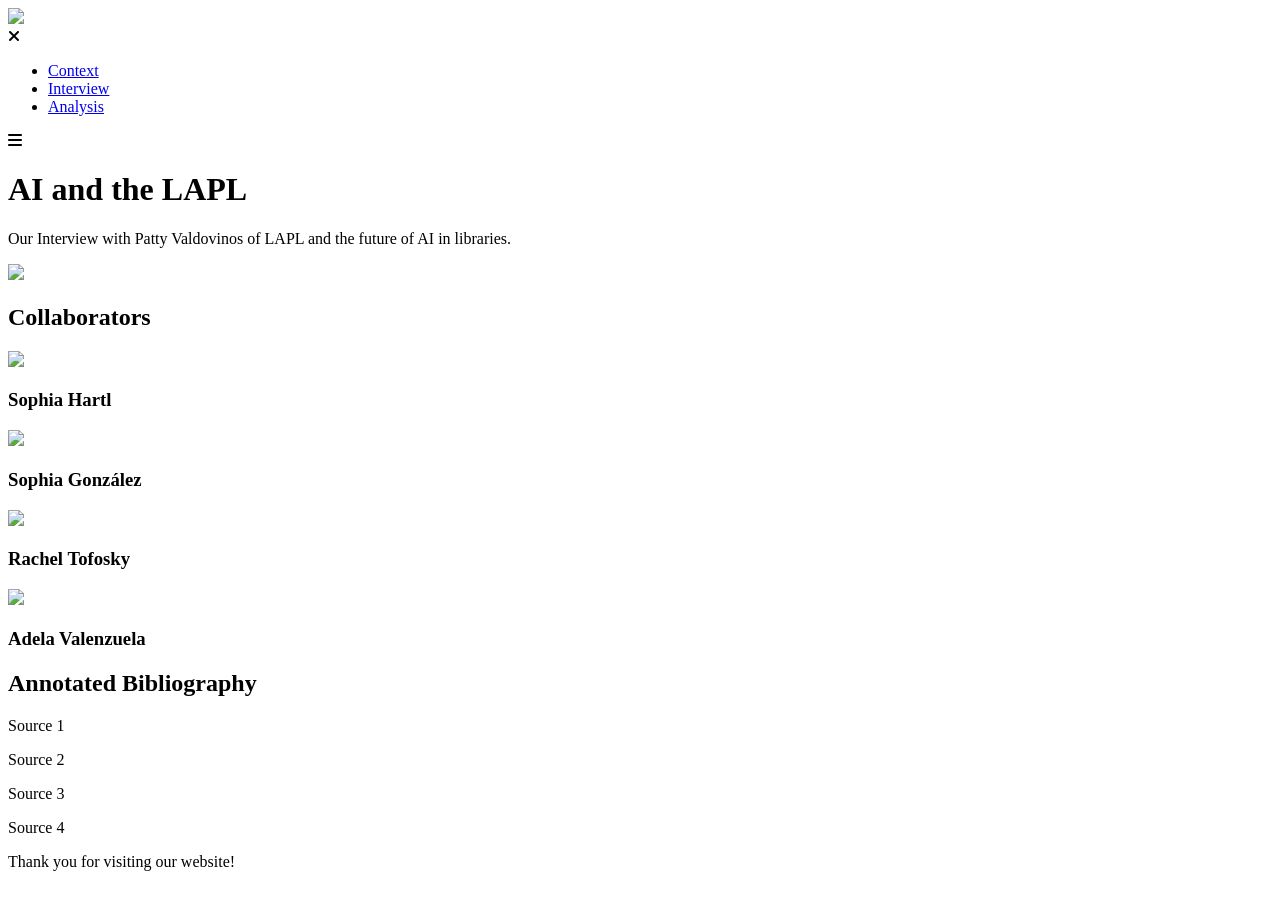
==== index.html @ 13cbc01c "Update index.html" ====
<!DOCTYPE html>
<html>
<head>
<meta name="viewport" content="width=device-width, initial-scale=1.0">
<link rel="stylesheet" href="style.css">
<link rel="stylesheet" href="https://cdnjs.cloudflare.com/ajax/libs/font-awesome/6.5.0/css/all.min.css">
</head>
<body>
    
<div class="container">
    <nav>
    <a href="index.html"><img src="images/newlogo.png" class="logo"></a>
    <div class="nav-links" id="navLinks">
    <i class="fa-solid fa-xmark" onclick="hideMenu()"></i>
    <ul>
    <li><a href="context.html">Context</a></li>
    <li><a href="interview.html">Interview</a></li>
    <li><a href="analysis.html">Analysis</a></li>
</ul>
</div>
<i class="fa-solid fa-bars" onclick="showMenu()"></i>

    </nav>
 <section class="homePage"></section>   
    <div class="row">
        <div class="tex-col">
            <h1>AI and the LAPL</h1>
            <p>Our Interview with Patty Valdovinos of LAPL and the future of AI in libraries.</p>
            </div>
        <div class="homepageImage">
            <img src="images/homepageImage.png">
        </div>
    </div>
</section>
   
<!----- collaborators ------>
<section class="collaborators">
<h2>Collaborators</h2>

<div class="row">
   <div class="collab-col">
        <img src="images/starbaby.gif">
        <h3>Sophia Hartl</h3>
   </div>
    <div class="collab-col">
        <img src="images/starbaby.gif">
        <h3>Sophia González</h3>
   </div>
    <div class="collab-col">
        <img src="images/starbaby.gif">
        <h3>Rachel Tofosky</h3>
   </div>
    <div class="collab-col">
        <img src="images/starbaby.gif">
        <h3>Adela Valenzuela</h3>
   </div>
   
</div>


</section>

<!-- annotatedBib-->
<section class="annotatedBib">
    <h2>Annotated Bibliography</h2>
    <p>Source 1</p>
     <p>Source 2</p>
      <p>Source 3</p>
       <p>Source 4</p>

</section>
<!----- endCap ------>
<section class="endCap">
    <p1>Thank you for visiting our website!</p1>
    
<!------- JavaScript for Toggle Menu ------->

<script>
    var navLinks = document.getElementById("navLinks")
    function showMenu(){
        navLinks.style.right = "0";
    }
    function hideMenu(){
        navLinks.style.right = "-200px";
    }
</script>
    
</body>

</html>
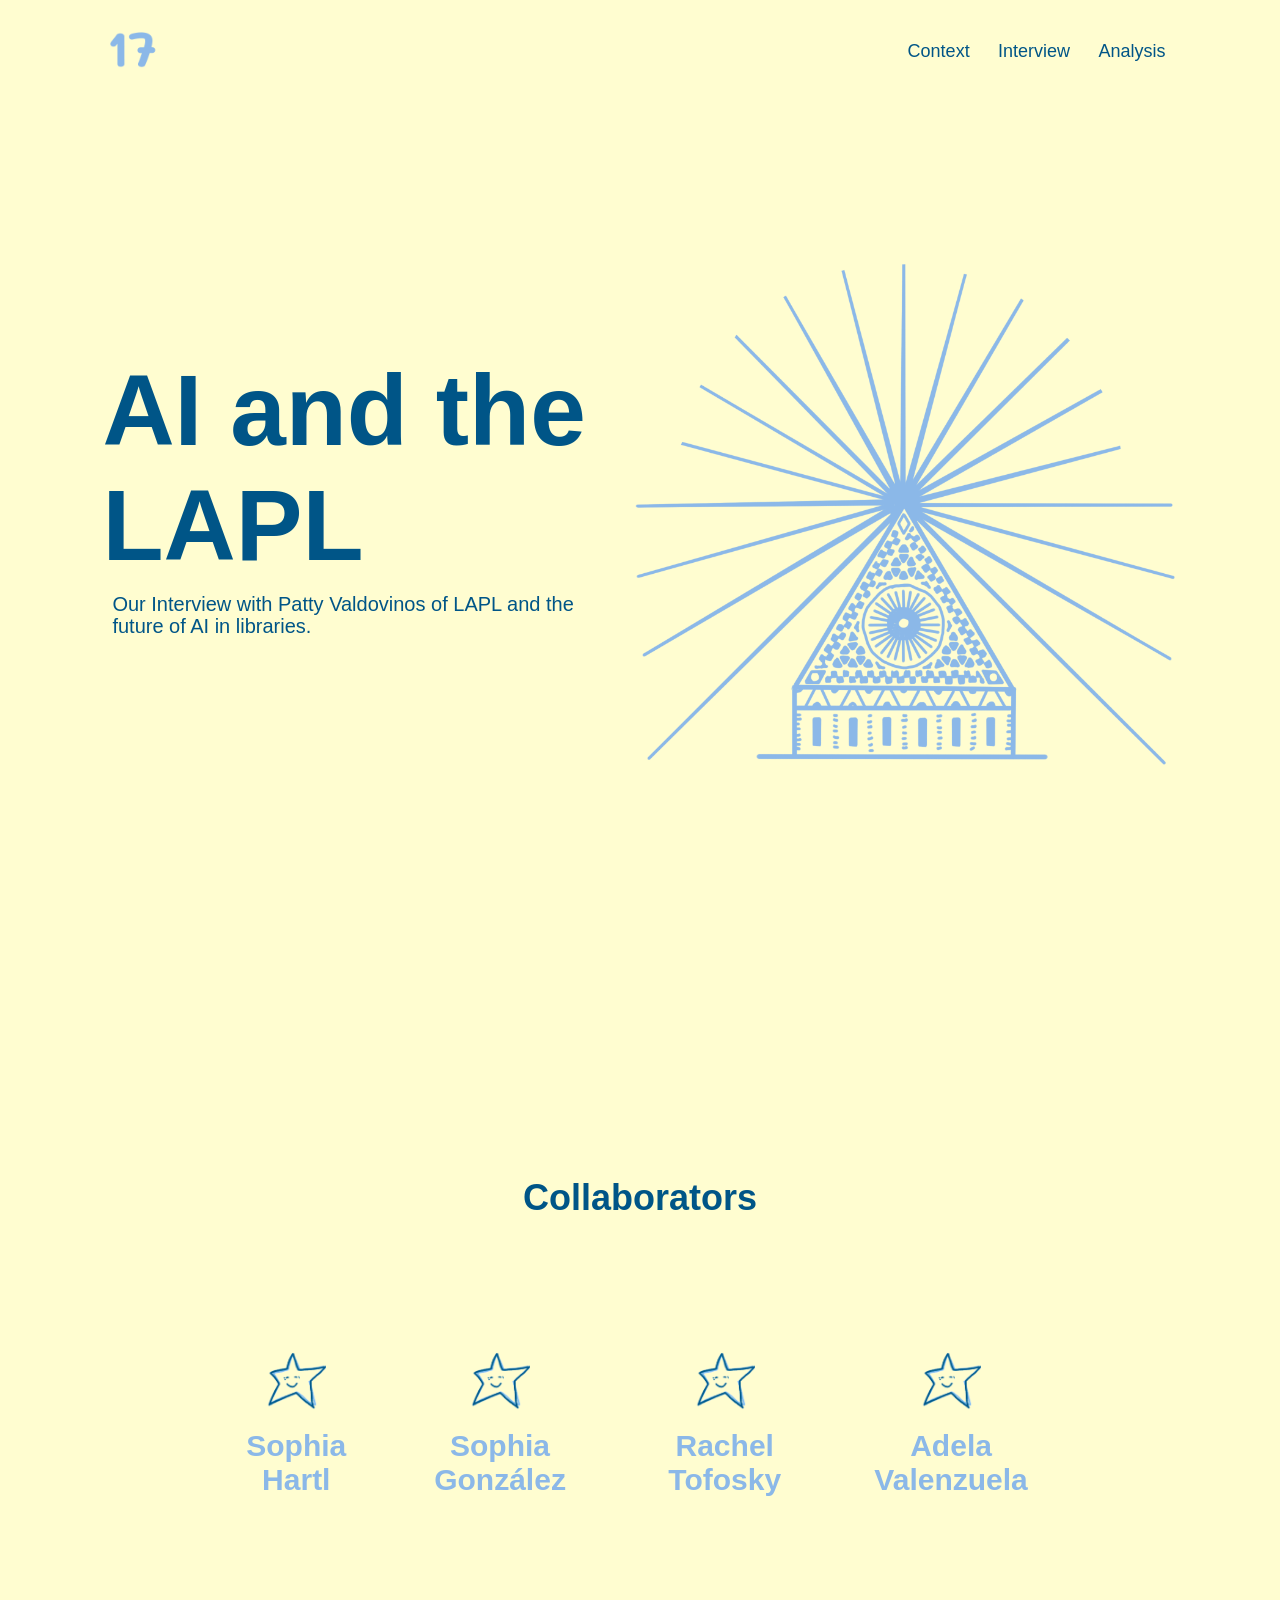
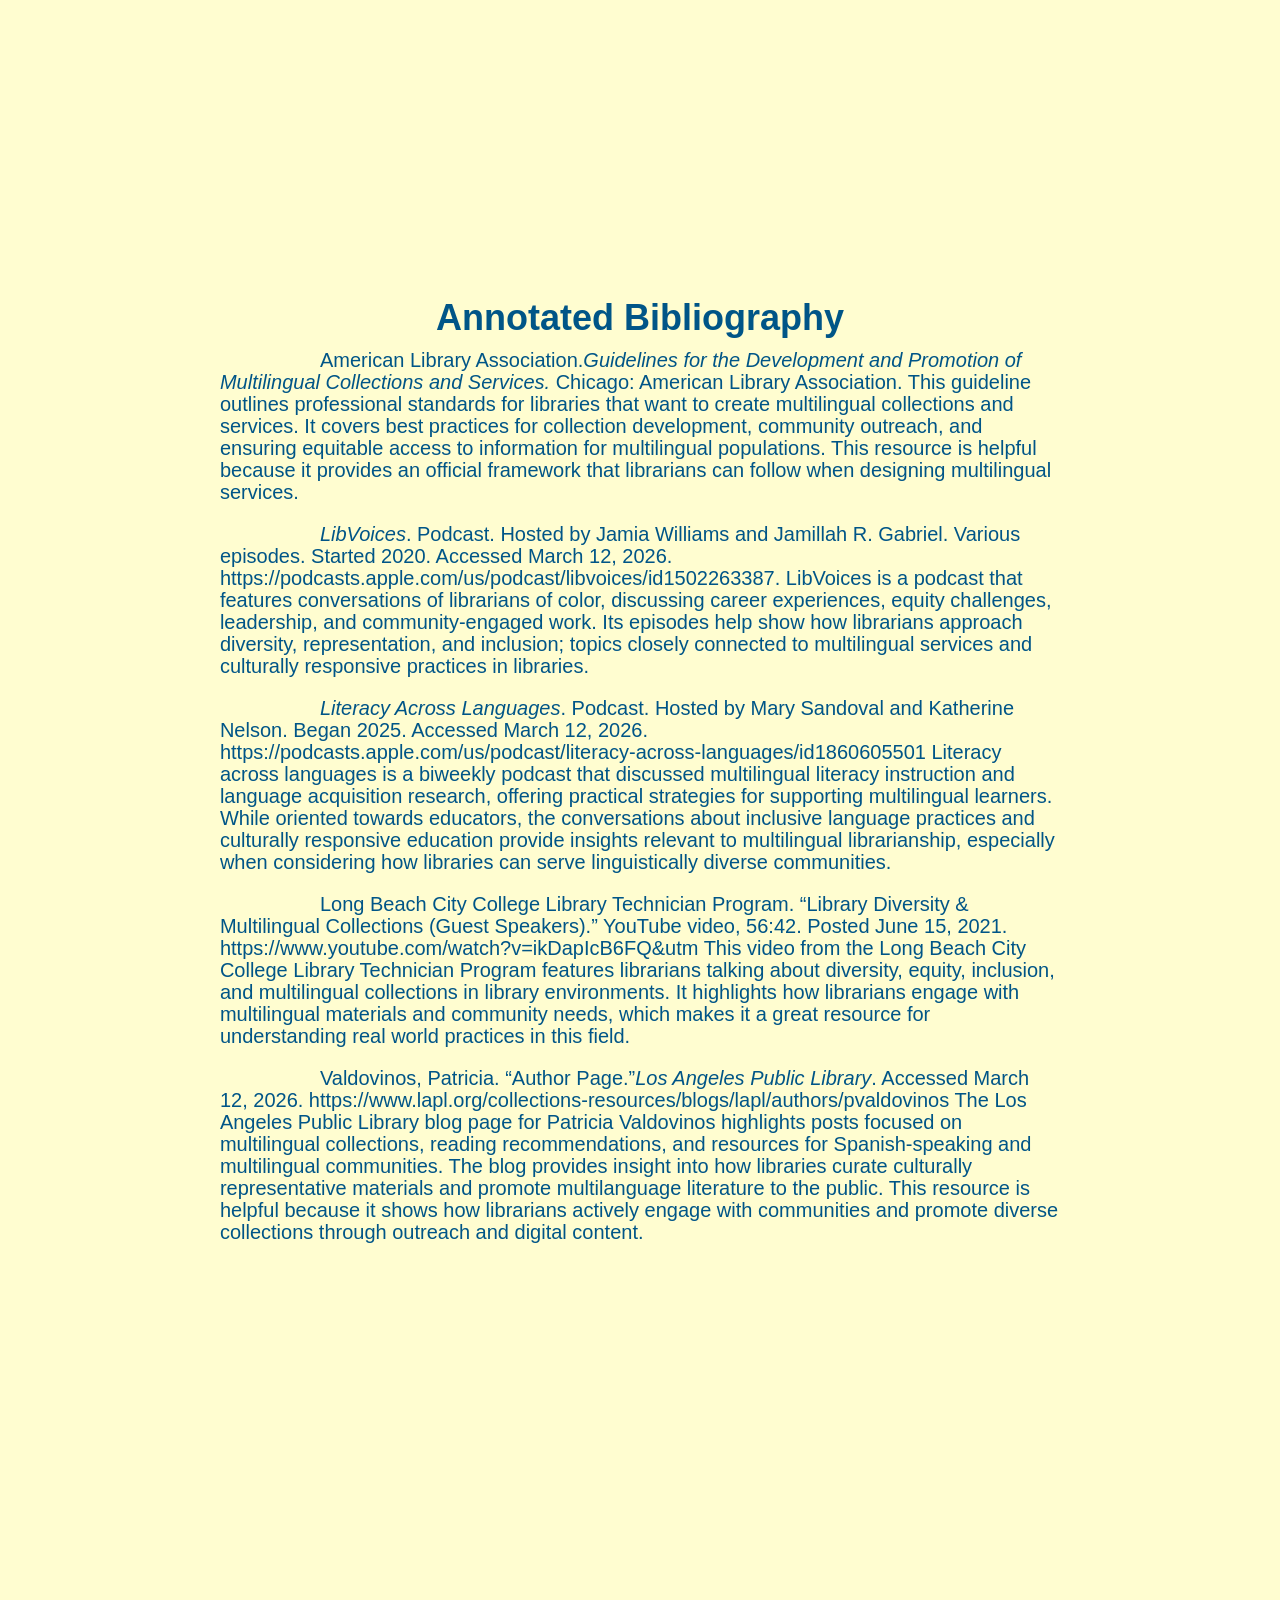
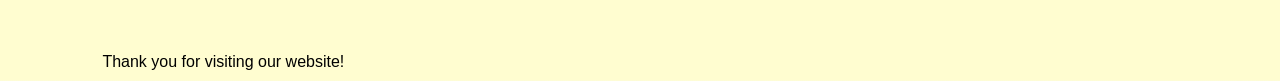
==== commit 2c9d08b4: "Update index.html" ====
--- a/index.html
+++ b/index.html
@@ -63,10 +63,20 @@
 <!-- annotatedBib-->
 <section class="annotatedBib">
     <h2>Annotated Bibliography</h2>
-    <p>Source 1</p>
-     <p>Source 2</p>
-      <p>Source 3</p>
-       <p>Source 4</p>
+    <p><span>American Library Association.<i>Guidelines for the Development and Promotion of Multilingual</span> Collections and Services.</i> Chicago: American Library Association.
+This guideline outlines professional standards for libraries that want to create multilingual collections and services. It covers best practices for collection development, community outreach, and ensuring equitable access to information for multilingual populations. This resource is helpful because it provides an official framework that librarians can follow when designing multilingual services. 
+</p>
+     <p><i>LibVoices</i>. Podcast. Hosted by Jamia Williams and Jamillah R. Gabriel. Various episodes. Started 2020. Accessed March 12, 2026. https://podcasts.apple.com/us/podcast/libvoices/id1502263387.
+	LibVoices is a podcast that features conversations of librarians of color, discussing career experiences, equity challenges, leadership, and community-engaged work. Its episodes help show how librarians approach diversity, representation, and inclusion; topics closely connected to multilingual services and culturally responsive practices in libraries. </p>
+      <p><i>Literacy Across Languages</i>. Podcast. Hosted by Mary Sandoval and Katherine Nelson. Began 2025. Accessed March 12, 2026. https://podcasts.apple.com/us/podcast/literacy-across-languages/id1860605501
+Literacy across languages is a biweekly podcast that discussed multilingual literacy instruction and language acquisition research, offering practical strategies for supporting multilingual learners. While oriented towards educators, the conversations about inclusive language practices and culturally responsive education provide insights relevant to multilingual librarianship, especially when considering how libraries can serve linguistically diverse communities.
+</p>
+       <p>Long Beach City College Library Technician Program. “Library Diversity & Multilingual Collections (Guest Speakers).” YouTube video, 56:42. Posted June 15, 2021. https://www.youtube.com/watch?v=ikDapIcB6FQ&utm 
+	This video from the Long Beach City College Library Technician Program features librarians talking about diversity, equity, inclusion, and multilingual collections in library environments. It highlights how librarians engage with multilingual materials and community needs, which makes it a great resource for understanding real world practices in this field.
+</p>
+    <p>Valdovinos, Patricia. “Author Page.”<i>Los Angeles Public Library</i>. Accessed March 12, 2026. https://www.lapl.org/collections-resources/blogs/lapl/authors/pvaldovinos
+	The Los Angeles Public Library blog page for Patricia Valdovinos highlights posts focused on multilingual collections, reading recommendations, and resources for Spanish-speaking and multilingual communities. The blog provides insight into how libraries curate culturally representative materials and promote multilanguage literature to the public. This resource is helpful because it shows how librarians actively engage with communities and promote diverse collections through outreach and digital content.
+</p>
 
 </section>
 <!----- endCap ------>
--- a/style.css
+++ b/style.css
@@ -0,0 +1,417 @@
+*{
+    margin: 0;
+    padding: 0;
+    font-family: 'Poppins', sans-serif;
+    box-sizing: border-box;
+}
+
+.container{
+    width: 100%;
+    min-height: 100vh;
+    background-image: linear-gradient(rgba(255, 253, 208, 1) 60%,rgb(255, 253, 208, 1) 50% ), url(images/background.jpg);
+    background-size: cover;
+    background-position: center;
+    padding: 10px 8%;
+}
+
+nav{
+    width: 100%;
+    display: flex;
+    align-items: center;
+    justify-content: space-between;
+    padding: 10px 0;
+
+}
+.row{
+    margin-top: 5%;
+    display: flex;
+    justify-content: space-between;
+    align-items: center;
+    padding-top: 75px;
+    
+}
+.row2{
+    margin-top: 5%;
+    display: flex;
+    justify-content: space-between;
+    padding-top: 75px;
+    flex-direction: row-reverse;
+}
+.text-col{
+    flex: 1;
+}
+
+.homepageImage{
+    flex: 1;
+    text-align: right;
+}
+
+.homepageImage img{
+    width: 550px;
+    height: auto;
+}
+.logo{
+  width: 60px;
+    cursor: pointer;
+}
+
+.nav-links{
+    flex: 1;
+    text-align: right;
+
+}
+.nav-links ul li{
+    list-style: none;
+    display: inline-block;
+    padding: 8px 12px;
+    position: relative;
+}
+.nav-links ul li a{
+    color: #005587;
+    text-decoration: none;
+    font-size: 18px;
+
+}
+.nav-links ul li::after{
+    content: '';
+    width: 0%;
+    height: 2px;
+    background: #8BB8E8;
+    display: block;
+    margin: auto;
+    transition: 0.5s;
+}
+
+.nav-links ul li:hover::after{
+    width:100%;
+
+}
+.collab-col img{
+    width: 90px;
+    height: auto; 
+    padding: 15px;  
+}
+.content{
+    margin-top: 14%;
+    color: #8BB8E8;
+    max-width: 620px;
+}
+.content h1{
+    font-size: 70px;
+    font-weight: 600;
+    line-height: 85px;
+}
+
+nav .fa-solid{
+    display: none;
+}
+
+@media(max-width: 700px){
+     .content h1{
+        font-size: 20px;
+     }
+     .nav-links ul li{
+        display: block;
+     }
+     .nav-links{
+        position: absolute;
+        background: #005587;
+        height: 100vh;
+        width: 200px;
+        top: 0;
+        right: -200px;
+        text-align: left;
+        z-index: 2;
+        transition: 1s;
+     }
+     nav .fa-solid{
+    display: block;
+    color: #8BB8E8;
+    margin: 10px;
+    font-size: 22px;
+    cursor: pointer;
+}
+.nav-links ul{
+    padding: 30px;
+}
+    .row{
+        flex-direction: column;
+        align-items: center;
+    }
+    .row2{
+        flex-direction: column !important;
+        align-items: center;
+        
+    }
+    .overview-col, .profContext-col, .outlook-col{
+        flex-basis: 100% !important;  /* full width on mobile */
+        max-width: 500px;  /* optional, keeps images from being too wide */
+        padding: 10px 0; /* reduce padding on mobile */
+    }
+    .overview-col img, .profContext-col img, .outlook-col img{
+        width:70%;
+    }
+    .snapshot-col, .training-col, .laborTrends-col{
+        flex-basis: 100% !important;  /* full width on mobile */
+        max-width: 500px;  /* optional, keeps images from being too wide */
+        padding: 10px 0; /* reduce padding on mobile */
+    }
+    .snapshot-col img, .training-col img, .laborTrends-col img{
+        width:70%;
+    }
+}
+/*----- Annotated Bibliography ------*/
+.annotatedBib{
+    width: 80%;
+    margin: auto;
+    text-align: center;
+    padding-top:300px;
+    padding-bottom: 400px;
+}
+.annotatedBib p{
+ text-indent: 100px;
+    text-align: left;
+}
+h2{
+    font-size: 36px;
+    font-weight: 600;
+    color: #005587;
+}
+p{
+    color: #005587;
+    font-size: 20px;
+    font-weight: 300;
+    line-height: 22px;
+    padding: 10px;
+}
+
+/*----- End Cap ------*/
+.endCap{
+    width: 100%;
+    margin: auto;
+    text-align: left;
+    background-color:rgba(255, 253, 208, 1);
+    
+}
+
+.collaborators{
+     width: 80%;
+    margin: auto;
+    text-align: center;
+    padding-top:400px;
+    padding-bottom: 100px;
+
+}
+h3{
+    font-size: 30px;
+    font-weight: 600;
+    color: #8BB8E8;
+}
+
+
+/*----- Context Page ------*/
+.sub-header{
+     width: 100%;
+    height: 50vh;
+    background-color:rgba(255, 253, 208, 1);
+    background-size: cover;
+    background-position: center;
+    color: #005587;
+    padding: 10px 8%;
+}
+
+.sub-header h2{
+    margin-top: 250px;
+    text-align: center;
+    font-size: 50px;
+    font-weight: 600;
+    color: #005587;
+    
+}
+
+.overview{
+    width: 100%;
+    margin: auto;
+    text-align: center;
+    padding-top:1px;
+    padding-bottom: 100px;
+    height: 100vh;
+    background-image: linear-gradient(rgba(255, 253, 208, 1) 30%,rgba(255, 253, 208, 1) 70% ), url(images/background.jpg);
+    background-size: cover;
+    background-position: center;
+}
+.overview-col{
+    flex-basis: 48%;
+    padding: 30px 2px;
+}
+
+.overview-col img{
+    width: 50%;
+}
+.overview-col h1{
+    font-size: 45px;
+    font-weight: 600;
+    color: #005587;
+}
+
+.profContext{
+     width: 100%;
+    margin: auto;
+    text-align: center;
+    padding-top:1px;
+    padding-bottom: 100px;
+    height: 100vh;
+    background-image: linear-gradient(rgba(255, 253, 208, 1) 30%,rgba(255, 253, 208, 1) 70% ), url(images/background.jpg);
+    background-size: cover;
+    background-position: center;
+}
+.profContext-col{
+    flex-basis: 48%;
+    padding: 30px 20px;
+}
+.profContext-col img{
+    width: 50%;
+}
+.profContext-col h1{
+    font-size: 45px;
+    font-weight: 600;
+    color: #005587;
+}
+.outlook{
+     width: 100%;
+    margin: auto;
+    text-align: center;
+    padding-top:1px;
+    padding-bottom: 100px;
+    height: 100vh;
+    background-image: linear-gradient(rgba(255, 253, 208, 1) 30%,rgba(255, 253, 208, 1) 70% ), url(images/background.jpg);
+    background-size: cover;
+    background-position: center;
+}
+.outlook-col{
+    flex-basis: 48%;
+    padding: 30px 2px;
+}
+.outlook-col img{
+    width: 50%;
+}
+.outlook-col h1{
+    font-size: 45px;
+    font-weight: 600;
+    color: #005587;
+}
+h1{
+    font-size: 100px;
+    font-weight: 600;
+    color: #005587;
+}
+
+/*----- Interview Page ------*/
+.patty{
+    width: 100%;
+    margin: auto;
+    text-align: center;
+    padding-top:1px;
+    padding-bottom: 100px;
+    height: 100vh;
+    background-image: linear-gradient(rgba(255, 253, 208, 1) 30%,rgba(255, 253, 208, 1) 70% ), url(images/background.jpg);
+    background-size: cover;
+    background-position: center;
+}
+.patty-col{
+     flex-basis: 48%;
+    padding: 30px 2px;
+}
+.patty-col h1{
+    font-size: 45px;
+    font-weight: 600;
+    color: #005587;
+}
+video{
+   width: 720px;
+    height: auto;
+    display: block;
+    margin: 0 auto;
+    border: 10px solid #005587;
+    border-style: groove;
+}
+.interviewText{
+    width: 100%;
+    margin: auto;
+    text-align: center;
+    padding-top:1px;
+    padding-bottom: 100px;
+    height: 100vh;
+    background-image: linear-gradient(rgba(255, 253, 208, 1) 30%,rgba(255, 253, 208, 1) 70% ), url(images/background.jpg);
+    background-size: cover;
+    background-position: center;
+}
+.interviewText h1{
+    font-size: 45px;
+    font-weight: 600;
+    color: #005587;
+}
+
+/*----- Analysis Page ------*/
+
+.snapshot{
+    width: 100%;
+    margin: auto;
+    text-align: center;
+    padding-top:1px;
+    padding-bottom: 100px;
+    height: 100vh;
+    background-image: linear-gradient(rgba(255, 253, 208, 1) 30%,rgba(255, 253, 208, 1) 70% ), url(images/background.jpg);
+    background-size: cover;
+    background-position: center;
+}
+.snapshot-col{
+     flex-basis: 48%;
+    padding: 30px 2px;
+}
+.snapshot-col h1{
+    font-size: 45px;
+    font-weight: 600;
+    color: #005587;
+}
+.training{
+    width: 100%;
+    margin: auto;
+    text-align: center;
+    padding-top:1px;
+    padding-bottom: 100px;
+    height: 100vh;
+    background-image: linear-gradient(rgba(255, 253, 208, 1) 30%,rgba(255, 253, 208, 1) 70% ), url(images/background.jpg);
+    background-size: cover;
+    background-position: center;
+}
+.training-col{
+     flex-basis: 48%;
+    padding: 30px 2px;
+}
+.training-col h1{
+    font-size: 45px;
+    font-weight: 600;
+    color: #005587;
+}
+.laborTrends{
+    width: 100%;
+    margin: auto;
+    text-align: center;
+    padding-top:1px;
+    padding-bottom: 100px;
+    height: 100vh;
+    background-image: linear-gradient(rgba(255, 253, 208, 1) 30%,rgba(255, 253, 208, 1) 70% ), url(images/background.jpg);
+    background-size: cover;
+    background-position: center;
+}
+.laborTrends-col{
+     flex-basis: 48%;
+    padding: 30px 2px;
+}
+.laborTrends-col h1{
+    font-size: 45px;
+    font-weight: 600;
+    color: #005587;
+}
+
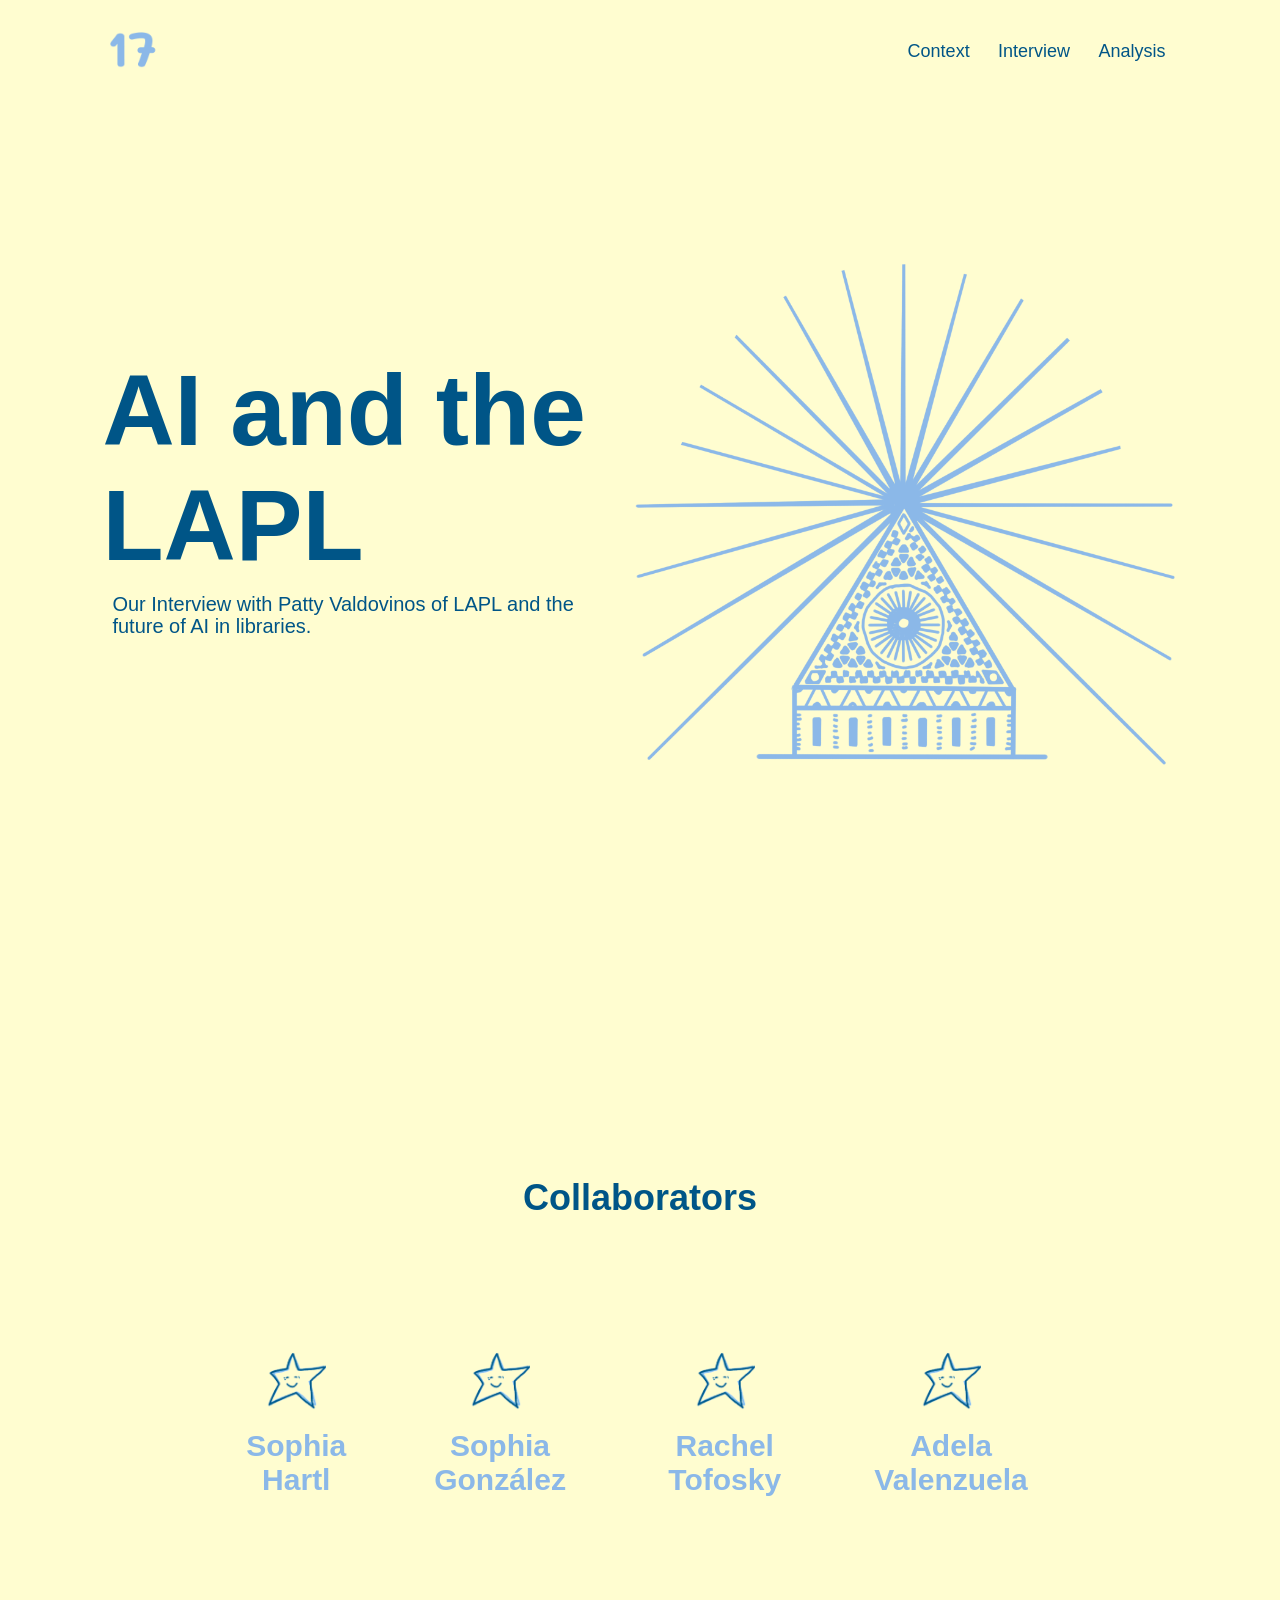
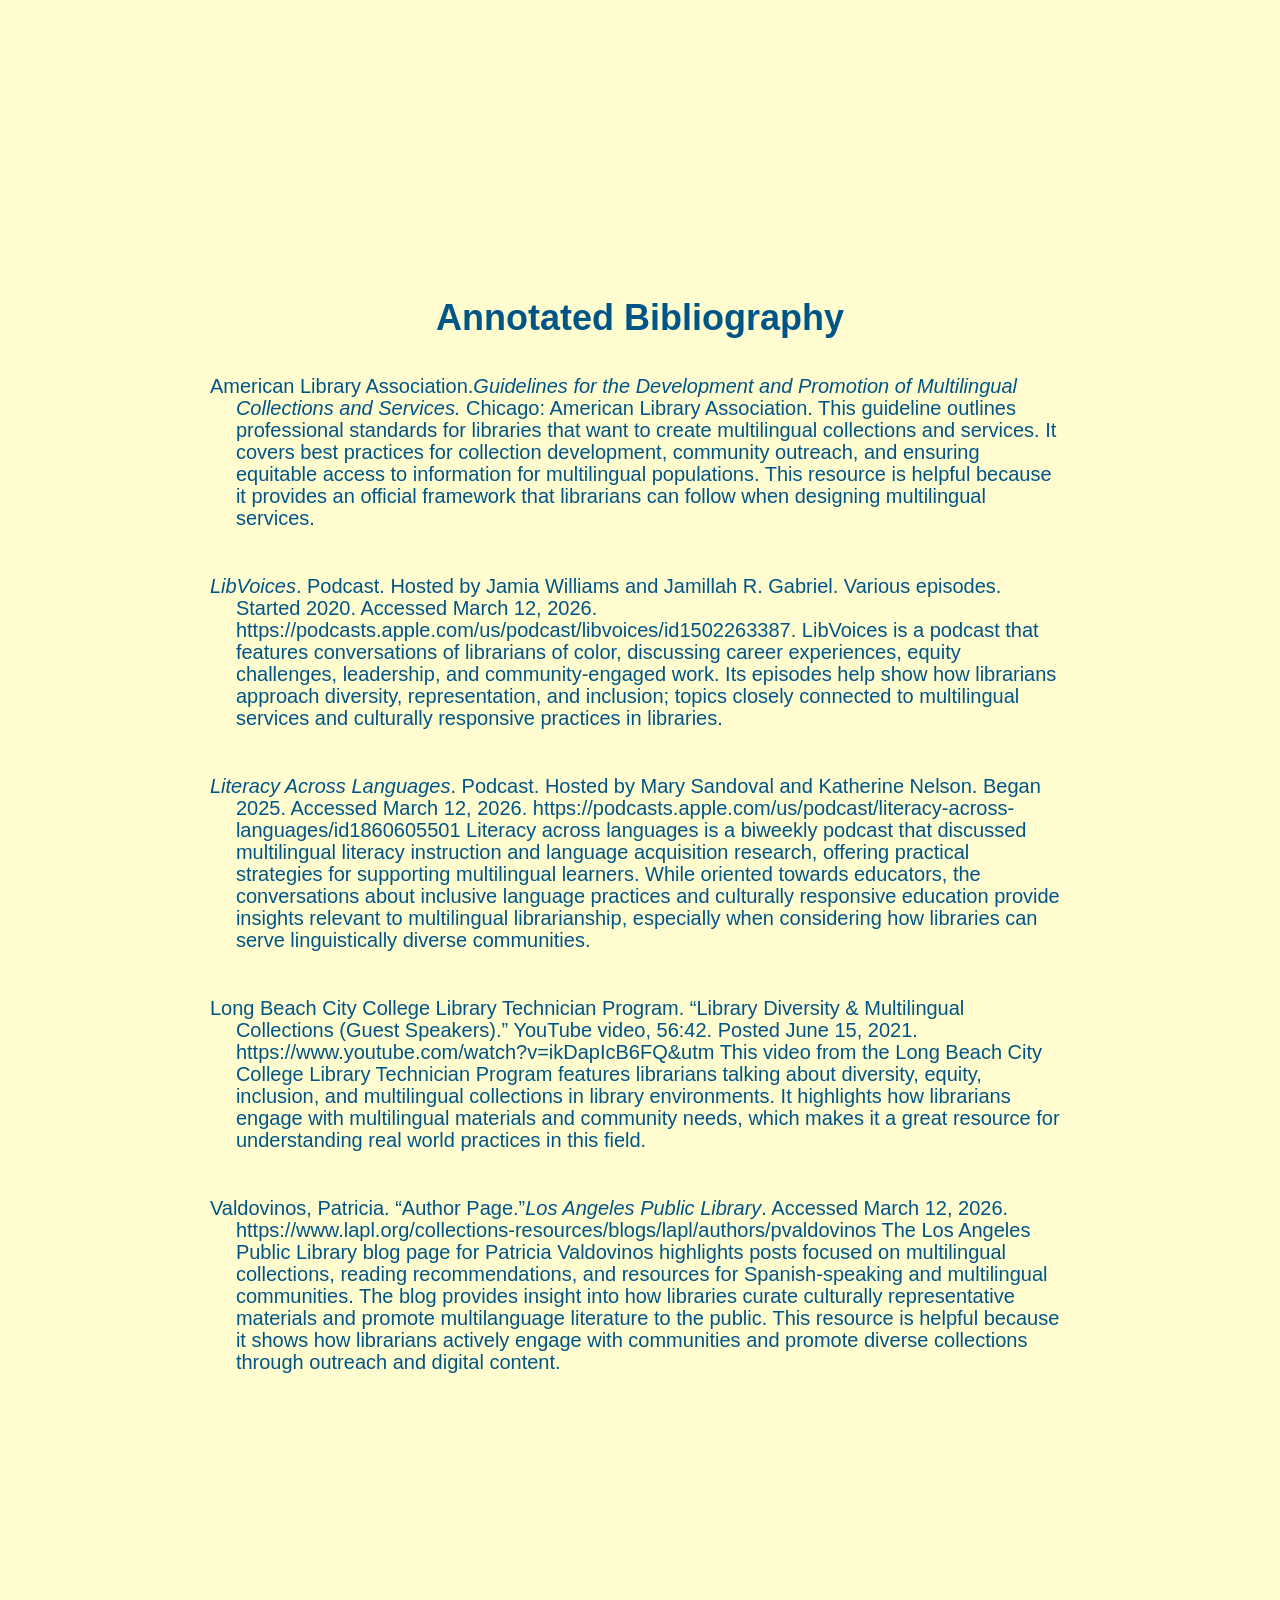
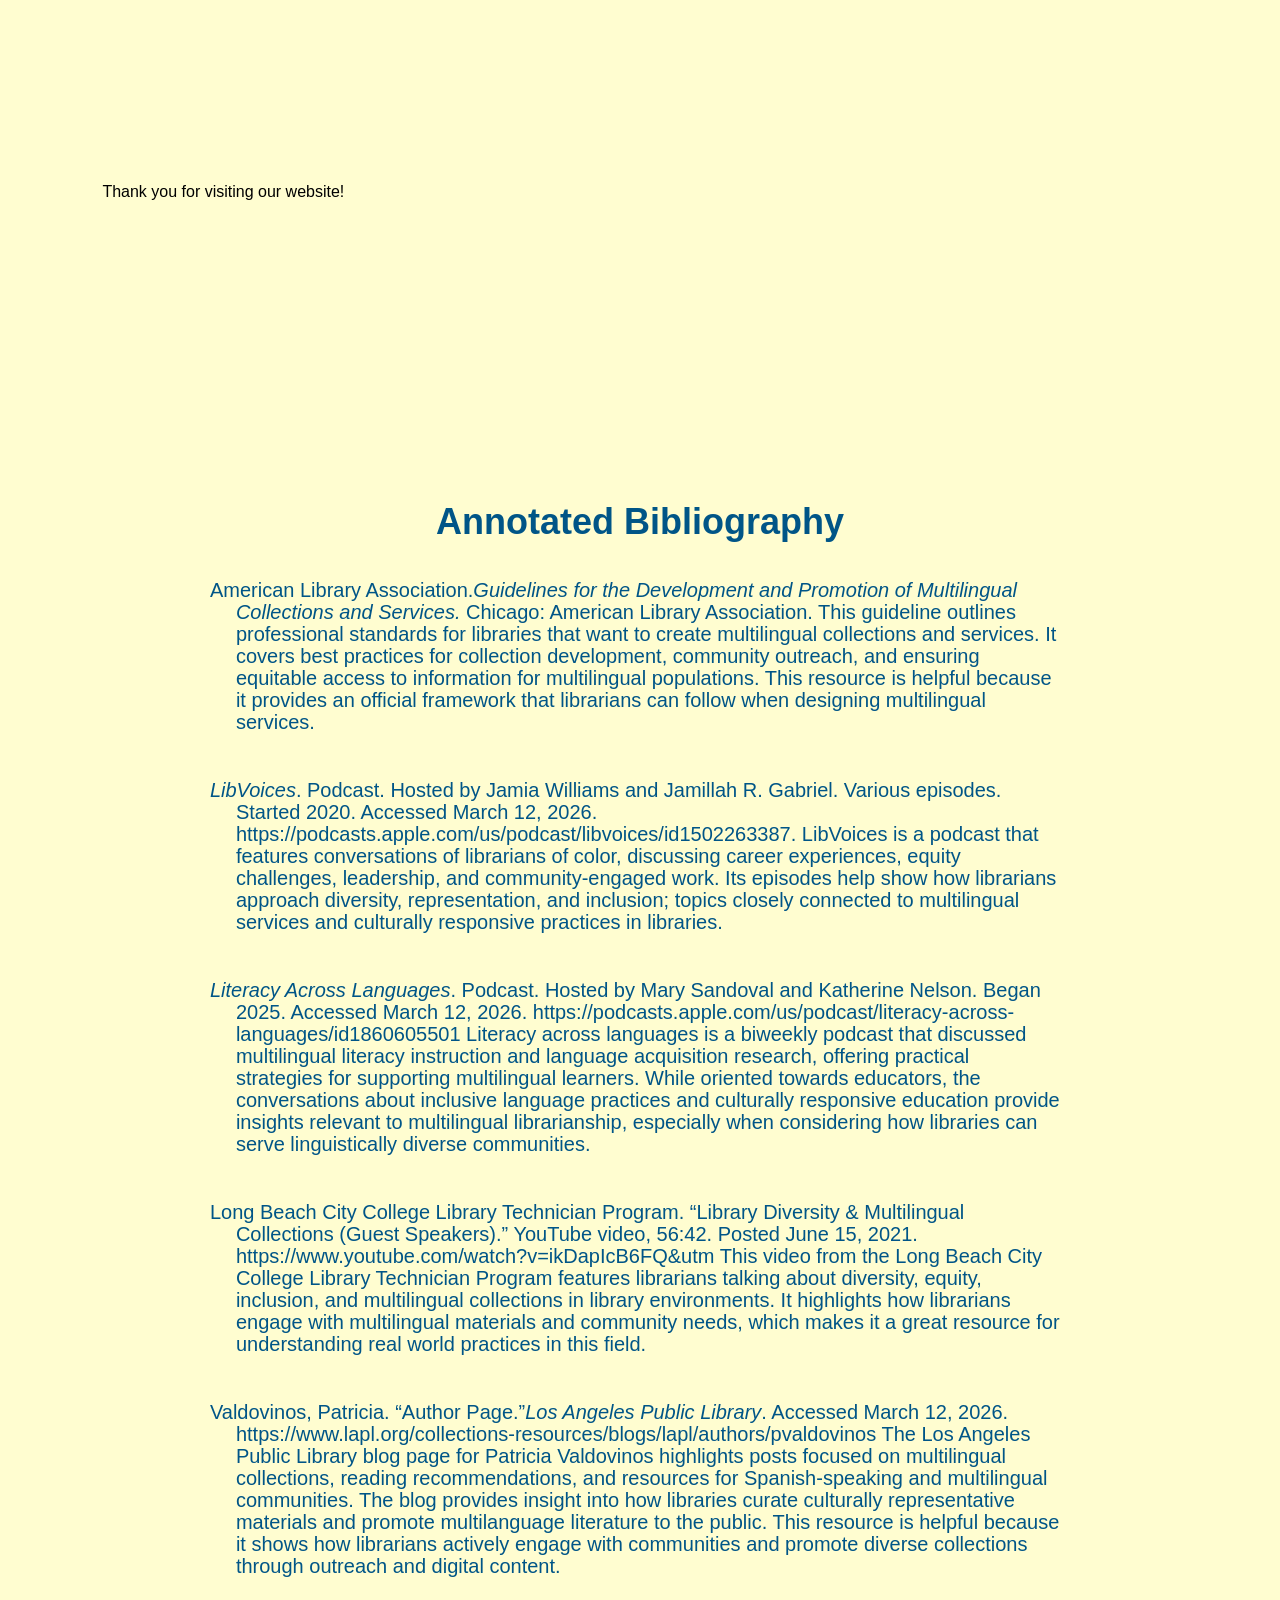
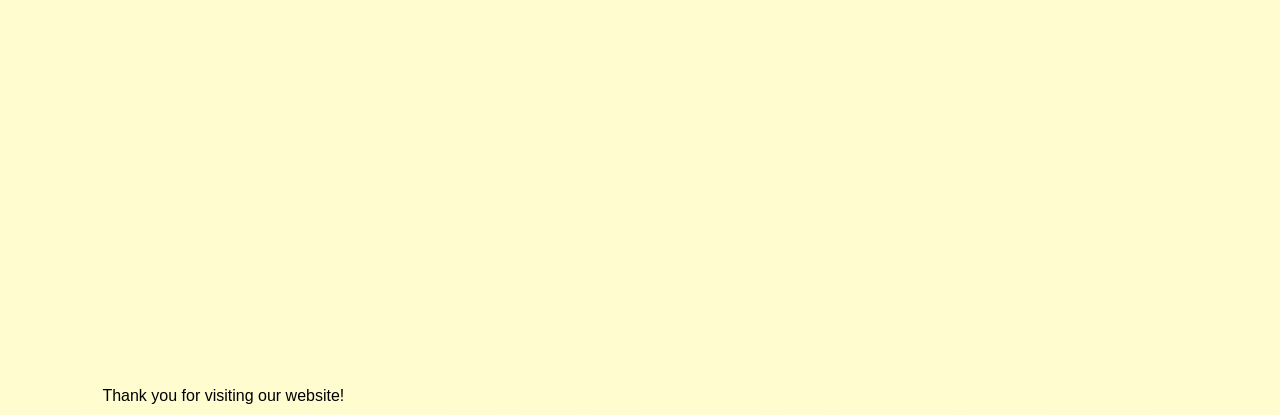
==== commit 99258b81: "Update index.html" ====
--- a/index.html
+++ b/index.html
@@ -63,7 +63,7 @@
 <!-- annotatedBib-->
 <section class="annotatedBib">
     <h2>Annotated Bibliography</h2>
-    <p><span>American Library Association.<i>Guidelines for the Development and Promotion of Multilingual</span> Collections and Services.</i> Chicago: American Library Association.
+    <p class="hangingindent">American Library Association.<i>Guidelines for the Development and Promotion of Multilingual Collections and Services.</i> Chicago: American Library Association.
 This guideline outlines professional standards for libraries that want to create multilingual collections and services. It covers best practices for collection development, community outreach, and ensuring equitable access to information for multilingual populations. This resource is helpful because it provides an official framework that librarians can follow when designing multilingual services. 
 </p>
      <p><i>LibVoices</i>. Podcast. Hosted by Jamia Williams and Jamillah R. Gabriel. Various episodes. Started 2020. Accessed March 12, 2026. https://podcasts.apple.com/us/podcast/libvoices/id1502263387.
@@ -98,3 +98,40 @@
 </body>
 
 </html>
+<section class="annotatedBib">
+    <h2>Annotated Bibliography</h2>
+    <p class="hangingindent">American Library Association.<i>Guidelines for the Development and Promotion of Multilingual Collections and Services.</i> Chicago: American Library Association.
+This guideline outlines professional standards for libraries that want to create multilingual collections and services. It covers best practices for collection development, community outreach, and ensuring equitable access to information for multilingual populations. This resource is helpful because it provides an official framework that librarians can follow when designing multilingual services. 
+</p>
+     <p><i>LibVoices</i>. Podcast. Hosted by Jamia Williams and Jamillah R. Gabriel. Various episodes. Started 2020. Accessed March 12, 2026. https://podcasts.apple.com/us/podcast/libvoices/id1502263387.
+	LibVoices is a podcast that features conversations of librarians of color, discussing career experiences, equity challenges, leadership, and community-engaged work. Its episodes help show how librarians approach diversity, representation, and inclusion; topics closely connected to multilingual services and culturally responsive practices in libraries. </p>
+      <p><i>Literacy Across Languages</i>. Podcast. Hosted by Mary Sandoval and Katherine Nelson. Began 2025. Accessed March 12, 2026. https://podcasts.apple.com/us/podcast/literacy-across-languages/id1860605501
+Literacy across languages is a biweekly podcast that discussed multilingual literacy instruction and language acquisition research, offering practical strategies for supporting multilingual learners. While oriented towards educators, the conversations about inclusive language practices and culturally responsive education provide insights relevant to multilingual librarianship, especially when considering how libraries can serve linguistically diverse communities.
+</p>
+       <p>Long Beach City College Library Technician Program. “Library Diversity & Multilingual Collections (Guest Speakers).” YouTube video, 56:42. Posted June 15, 2021. https://www.youtube.com/watch?v=ikDapIcB6FQ&utm 
+	This video from the Long Beach City College Library Technician Program features librarians talking about diversity, equity, inclusion, and multilingual collections in library environments. It highlights how librarians engage with multilingual materials and community needs, which makes it a great resource for understanding real world practices in this field.
+</p>
+    <p>Valdovinos, Patricia. “Author Page.”<i>Los Angeles Public Library</i>. Accessed March 12, 2026. https://www.lapl.org/collections-resources/blogs/lapl/authors/pvaldovinos
+	The Los Angeles Public Library blog page for Patricia Valdovinos highlights posts focused on multilingual collections, reading recommendations, and resources for Spanish-speaking and multilingual communities. The blog provides insight into how libraries curate culturally representative materials and promote multilanguage literature to the public. This resource is helpful because it shows how librarians actively engage with communities and promote diverse collections through outreach and digital content.
+</p>
+
+</section>
+<!----- endCap ------>
+<section class="endCap">
+    <p1>Thank you for visiting our website!</p1>
+    
+<!------- JavaScript for Toggle Menu ------->
+
+<script>
+    var navLinks = document.getElementById("navLinks")
+    function showMenu(){
+        navLinks.style.right = "0";
+    }
+    function hideMenu(){
+        navLinks.style.right = "-200px";
+    }
+</script>
+    
+</body>
+
+</html>
--- a/style.css
+++ b/style.css
@@ -4,7 +4,7 @@
     font-family: 'Poppins', sans-serif;
     box-sizing: border-box;
 }
-
+/*------ For Index -----*/
 .container{
     width: 100%;
     min-height: 100vh;
@@ -169,7 +169,9 @@
     padding-bottom: 400px;
 }
 .annotatedBib p{
- text-indent: 100px;
+ text-indent: -26px;
+    padding-left: 26px;
+    padding-top: 36px;
     text-align: left;
 }
 h2{
@@ -184,6 +186,10 @@
     line-height: 22px;
     padding: 10px;
 }
+.hangingindent {
+  padding-left: 22px ;
+  text-indent: -22px ;
+}
 
 /*----- End Cap ------*/
 .endCap{
@@ -211,12 +217,11 @@
 
 /*----- Context Page ------*/
 .sub-header{
-     width: 100%;
-    height: 50vh;
-    background-color:rgba(255, 253, 208, 1);
-    background-size: cover;
-    background-position: center;
-    color: #005587;
+    width: 100%;
+    min-height: 100vh;
+    background-image: linear-gradient(rgba(255, 253, 208, 1) 60%,rgb(255, 253, 208, 1) 50% ), url(images/background.jpg);
+    background-size: cover;
+    background-position: center;
     padding: 10px 8%;
 }
 
@@ -233,8 +238,7 @@
     width: 100%;
     margin: auto;
     text-align: center;
-    padding-top:1px;
-    padding-bottom: 100px;
+    padding: 1px 40px 100px 40px;
     height: 100vh;
     background-image: linear-gradient(rgba(255, 253, 208, 1) 30%,rgba(255, 253, 208, 1) 70% ), url(images/background.jpg);
     background-size: cover;
@@ -242,9 +246,8 @@
 }
 .overview-col{
     flex-basis: 48%;
-    padding: 30px 2px;
-}
-
+    padding: 30px 20px;
+}
 .overview-col img{
     width: 50%;
 }
@@ -267,7 +270,7 @@
 }
 .profContext-col{
     flex-basis: 48%;
-    padding: 30px 20px;
+    padding: 40px 30px;
 }
 .profContext-col img{
     width: 50%;
@@ -327,13 +330,6 @@
     font-weight: 600;
     color: #005587;
 }
-video{
-   width: 720px;
-    height: auto;
-    display: block;
-    margin: 0 auto;
-    border: 10px solid #005587;
-    border-style: groove;
 }
 .interviewText{
     width: 100%;
@@ -351,6 +347,11 @@
     font-weight: 600;
     color: #005587;
 }
+.interviewText p{
+ text-indent: -26px;
+    padding-left: 26px;
+    padding-top: 36px;
+    text-align: left;
 
 /*----- Analysis Page ------*/
 
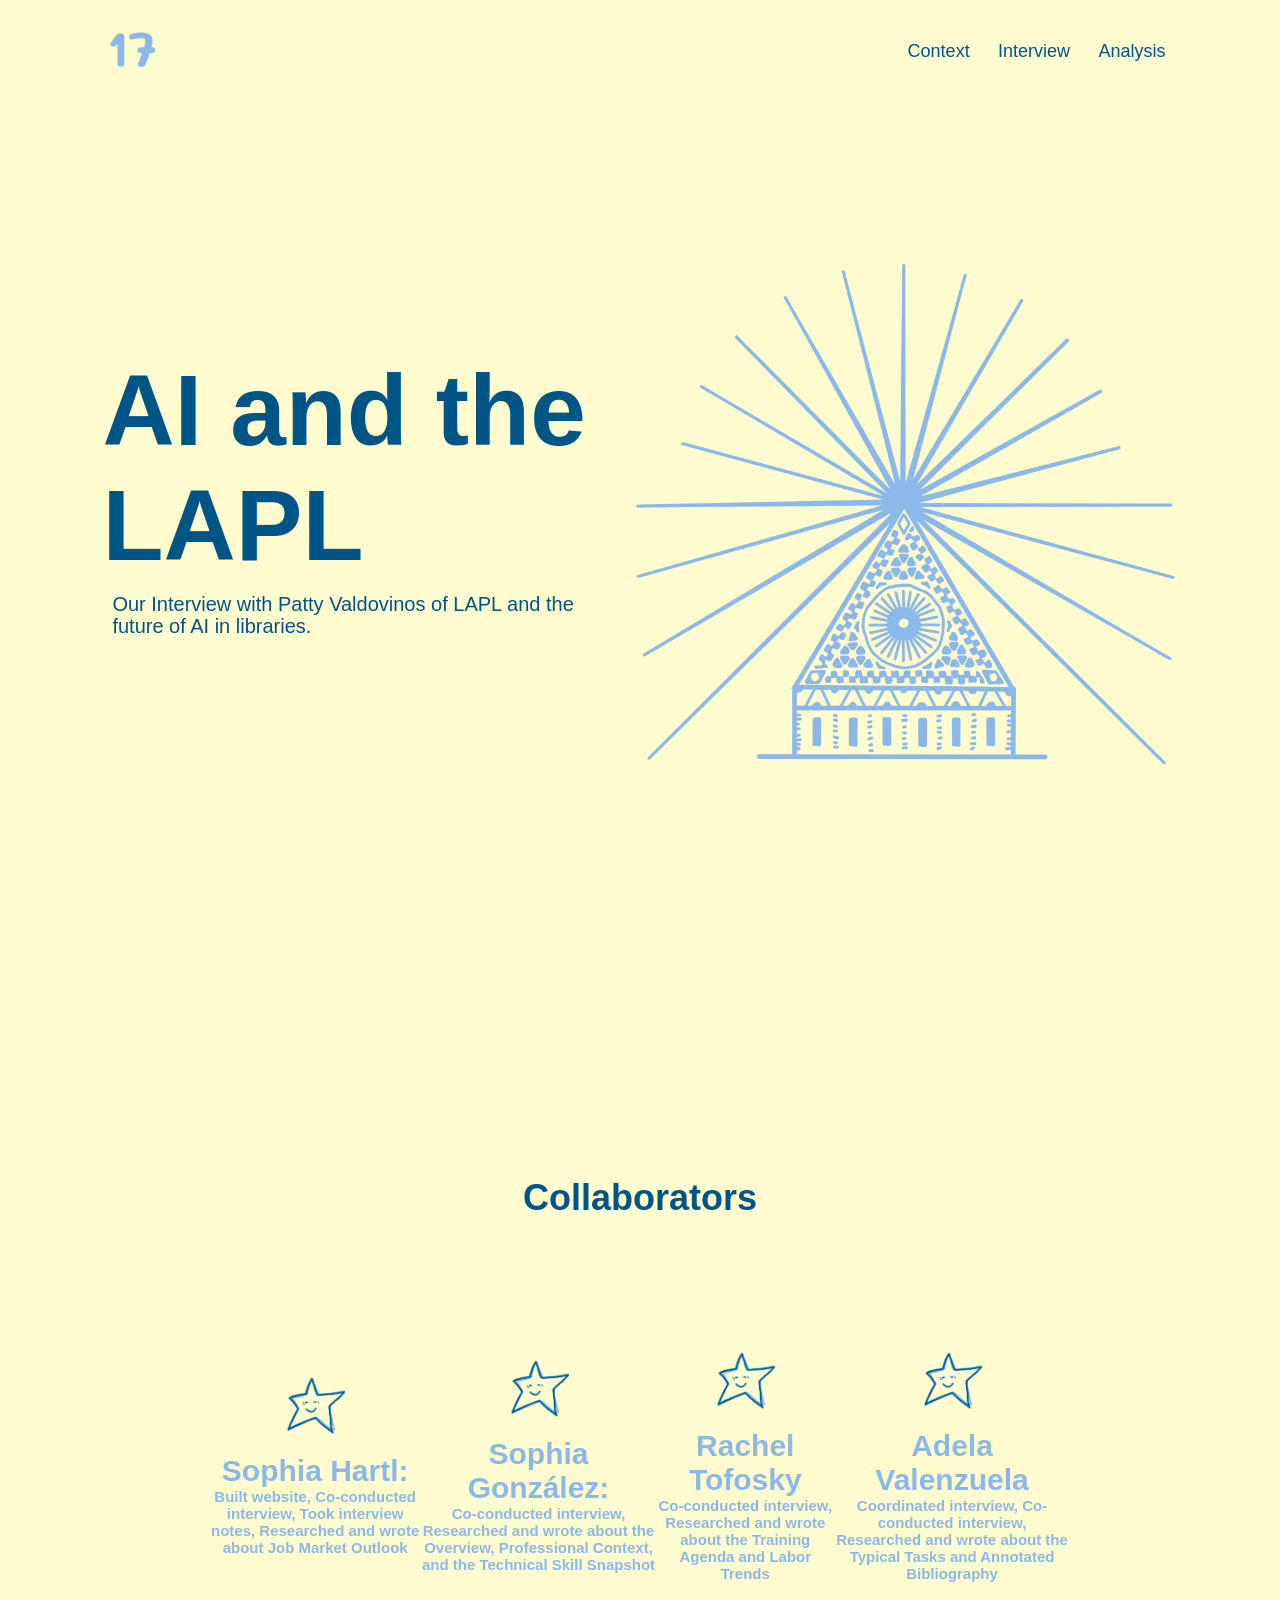
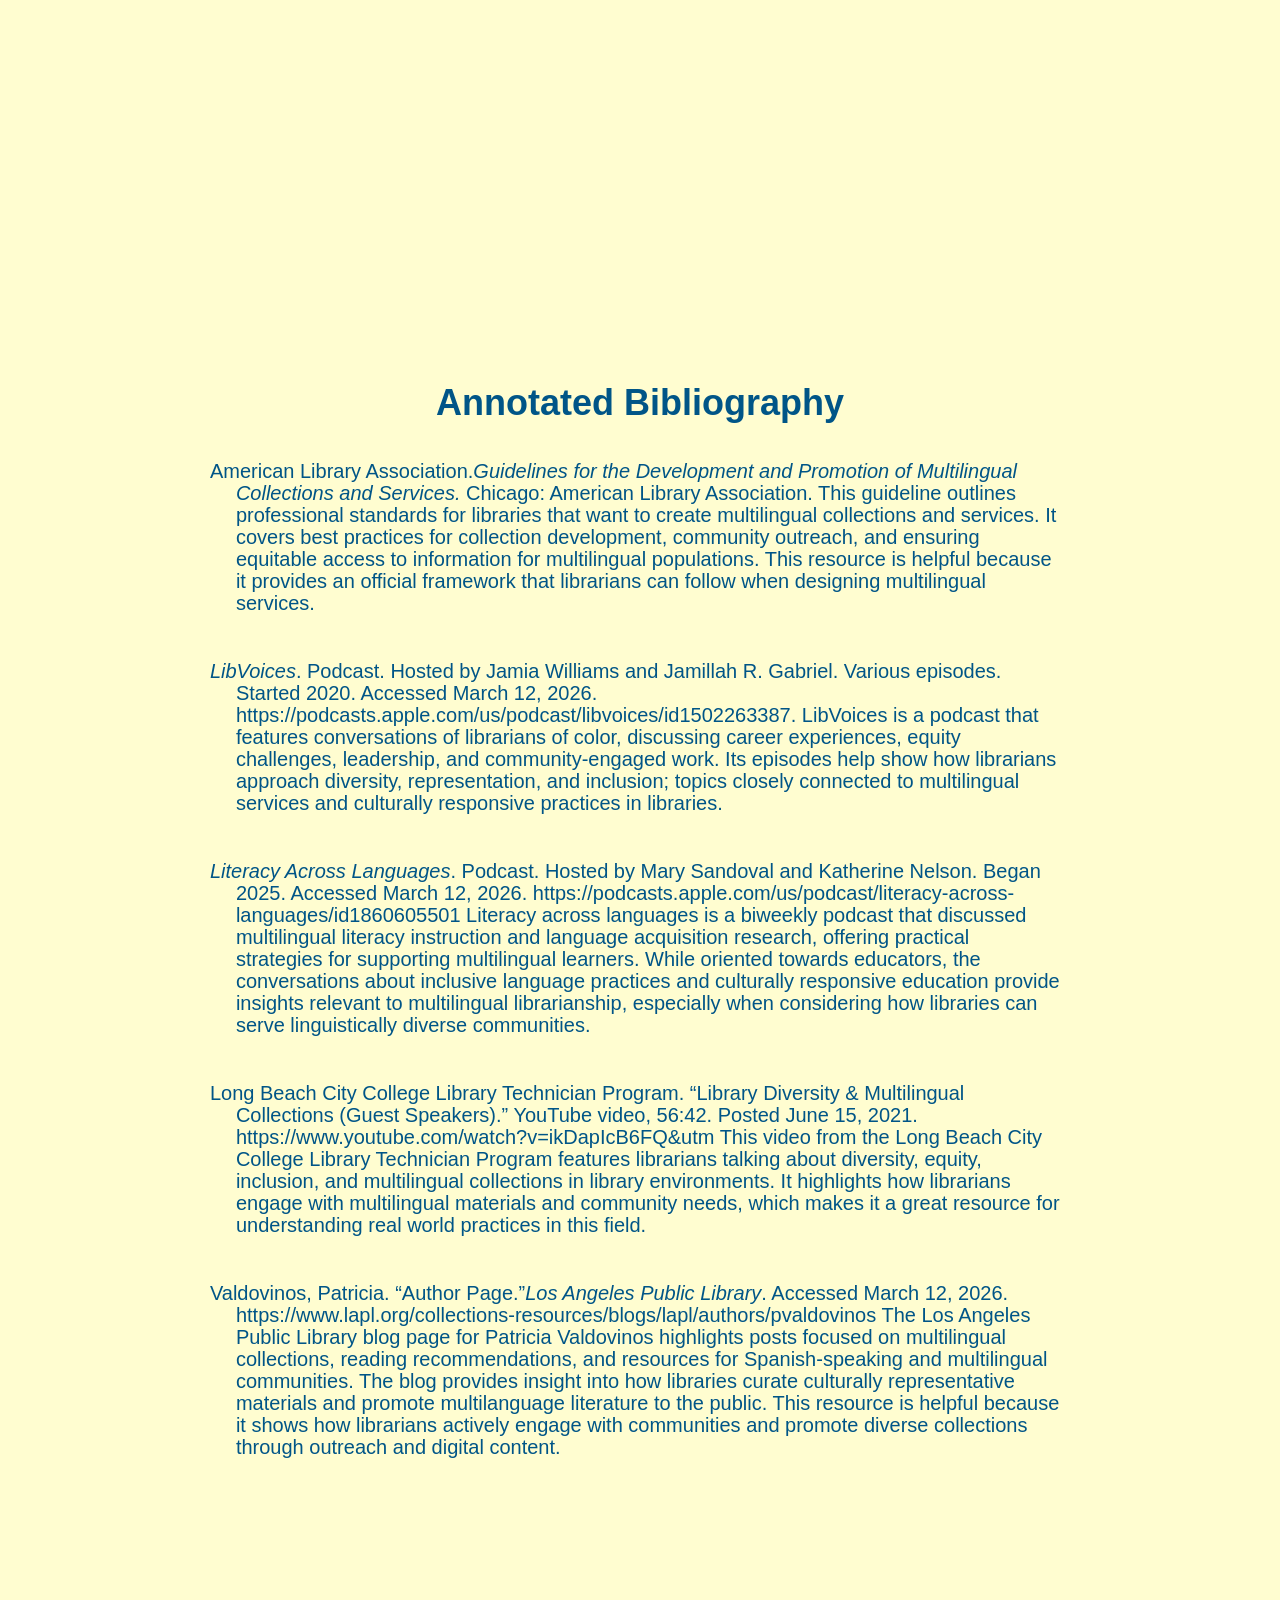
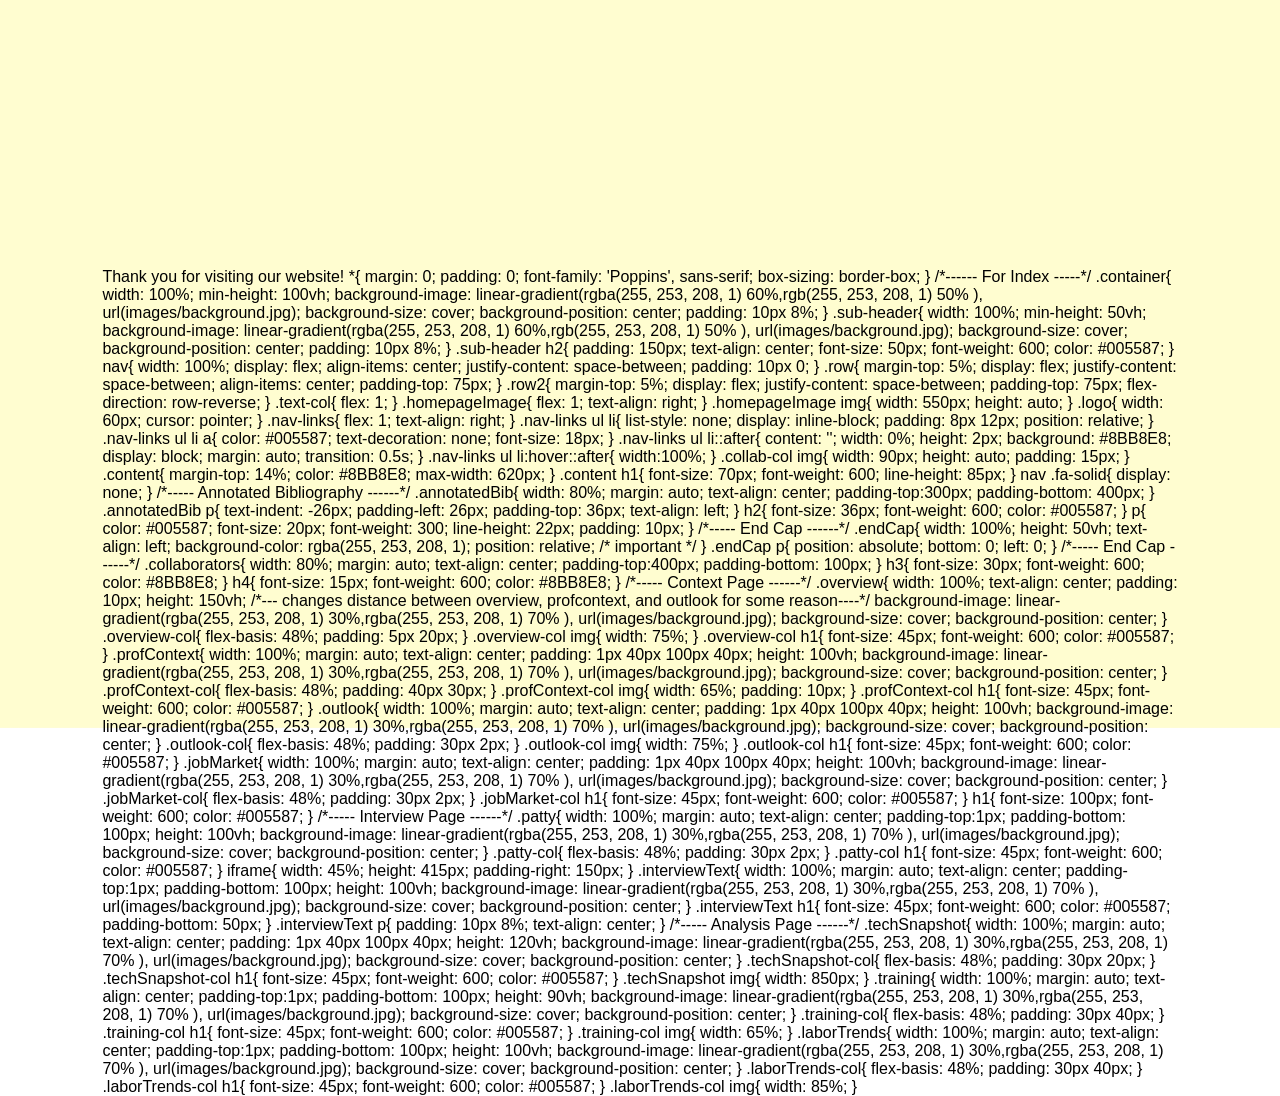
==== commit 1af53d23: "Update index.html" ====
--- a/index.html
+++ b/index.html
@@ -40,19 +40,23 @@
 <div class="row">
    <div class="collab-col">
         <img src="images/starbaby.gif">
-        <h3>Sophia Hartl</h3>
+        <h3>Sophia Hartl:</h3>
+        <h4>Built website, Co-conducted interview, Took interview notes, Researched and wrote about Job Market Outlook </h4>
    </div>
     <div class="collab-col">
         <img src="images/starbaby.gif">
-        <h3>Sophia González</h3>
+        <h3>Sophia González:</h3>
+        <h4>Co-conducted interview, Researched and wrote about the Overview, Professional Context, and the Technical Skill Snapshot</h4>
    </div>
     <div class="collab-col">
         <img src="images/starbaby.gif">
         <h3>Rachel Tofosky</h3>
+        <h4>Co-conducted interview, Researched and wrote about the Training Agenda and Labor Trends</h4>
    </div>
     <div class="collab-col">
         <img src="images/starbaby.gif">
         <h3>Adela Valenzuela</h3>
+        <h4>Coordinated interview, Co-conducted interview, Researched and wrote about the Typical Tasks and Annotated Bibliography</h4>
    </div>
    
 </div>
@@ -97,41 +101,407 @@
     
 </body>
 
-</html>
-<section class="annotatedBib">
-    <h2>Annotated Bibliography</h2>
-    <p class="hangingindent">American Library Association.<i>Guidelines for the Development and Promotion of Multilingual Collections and Services.</i> Chicago: American Library Association.
-This guideline outlines professional standards for libraries that want to create multilingual collections and services. It covers best practices for collection development, community outreach, and ensuring equitable access to information for multilingual populations. This resource is helpful because it provides an official framework that librarians can follow when designing multilingual services. 
-</p>
-     <p><i>LibVoices</i>. Podcast. Hosted by Jamia Williams and Jamillah R. Gabriel. Various episodes. Started 2020. Accessed March 12, 2026. https://podcasts.apple.com/us/podcast/libvoices/id1502263387.
-	LibVoices is a podcast that features conversations of librarians of color, discussing career experiences, equity challenges, leadership, and community-engaged work. Its episodes help show how librarians approach diversity, representation, and inclusion; topics closely connected to multilingual services and culturally responsive practices in libraries. </p>
-      <p><i>Literacy Across Languages</i>. Podcast. Hosted by Mary Sandoval and Katherine Nelson. Began 2025. Accessed March 12, 2026. https://podcasts.apple.com/us/podcast/literacy-across-languages/id1860605501
-Literacy across languages is a biweekly podcast that discussed multilingual literacy instruction and language acquisition research, offering practical strategies for supporting multilingual learners. While oriented towards educators, the conversations about inclusive language practices and culturally responsive education provide insights relevant to multilingual librarianship, especially when considering how libraries can serve linguistically diverse communities.
-</p>
-       <p>Long Beach City College Library Technician Program. “Library Diversity & Multilingual Collections (Guest Speakers).” YouTube video, 56:42. Posted June 15, 2021. https://www.youtube.com/watch?v=ikDapIcB6FQ&utm 
-	This video from the Long Beach City College Library Technician Program features librarians talking about diversity, equity, inclusion, and multilingual collections in library environments. It highlights how librarians engage with multilingual materials and community needs, which makes it a great resource for understanding real world practices in this field.
-</p>
-    <p>Valdovinos, Patricia. “Author Page.”<i>Los Angeles Public Library</i>. Accessed March 12, 2026. https://www.lapl.org/collections-resources/blogs/lapl/authors/pvaldovinos
-	The Los Angeles Public Library blog page for Patricia Valdovinos highlights posts focused on multilingual collections, reading recommendations, and resources for Spanish-speaking and multilingual communities. The blog provides insight into how libraries curate culturally representative materials and promote multilanguage literature to the public. This resource is helpful because it shows how librarians actively engage with communities and promote diverse collections through outreach and digital content.
-</p>
-
-</section>
-<!----- endCap ------>
-<section class="endCap">
-    <p1>Thank you for visiting our website!</p1>
+</html>*{
+    margin: 0;
+    padding: 0;
+    font-family: 'Poppins', sans-serif;
+    box-sizing: border-box;
+}
+/*------ For Index -----*/
+.container{
+    width: 100%;
+    min-height: 100vh;
+    background-image: linear-gradient(rgba(255, 253, 208, 1) 60%,rgb(255, 253, 208, 1) 50% ), url(images/background.jpg);
+    background-size: cover;
+    background-position: center;
+    padding: 10px 8%;
+}
+.sub-header{
+    width: 100%;
+    min-height: 50vh;
+    background-image: linear-gradient(rgba(255, 253, 208, 1) 60%,rgb(255, 253, 208, 1) 50% ), url(images/background.jpg);
+    background-size: cover;
+    background-position: center;
+    padding: 10px 8%;
+}
+
+.sub-header h2{
+    padding: 150px;
+    text-align: center;
+    font-size: 50px;
+    font-weight: 600;
+    color: #005587;
     
-<!------- JavaScript for Toggle Menu ------->
-
-<script>
-    var navLinks = document.getElementById("navLinks")
-    function showMenu(){
-        navLinks.style.right = "0";
-    }
-    function hideMenu(){
-        navLinks.style.right = "-200px";
-    }
-</script>
+}
+nav{
+    width: 100%;
+    display: flex;
+    align-items: center;
+    justify-content: space-between;
+    padding: 10px 0;
+
+}
+.row{
+    margin-top: 5%;
+    display: flex;
+    justify-content: space-between;
+    align-items: center;
+    padding-top: 75px;
     
-</body>
-
-</html>
+}
+.row2{
+    margin-top: 5%;
+    display: flex;
+    justify-content: space-between;
+    padding-top: 75px;
+    flex-direction: row-reverse;
+}
+.text-col{
+    flex: 1;
+}
+
+.homepageImage{
+    flex: 1;
+    text-align: right;
+}
+
+.homepageImage img{
+    width: 550px;
+    height: auto;
+}
+.logo{
+  width: 60px;
+    cursor: pointer;
+}
+
+.nav-links{
+    flex: 1;
+    text-align: right;
+
+}
+.nav-links ul li{
+    list-style: none;
+    display: inline-block;
+    padding: 8px 12px;
+    position: relative;
+}
+.nav-links ul li a{
+    color: #005587;
+    text-decoration: none;
+    font-size: 18px;
+
+}
+.nav-links ul li::after{
+    content: '';
+    width: 0%;
+    height: 2px;
+    background: #8BB8E8;
+    display: block;
+    margin: auto;
+    transition: 0.5s;
+}
+
+.nav-links ul li:hover::after{
+    width:100%;
+
+}
+.collab-col img{
+    width: 90px;
+    height: auto; 
+    padding: 15px;  
+}
+.content{
+    margin-top: 14%;
+    color: #8BB8E8;
+    max-width: 620px;
+}
+.content h1{
+    font-size: 70px;
+    font-weight: 600;
+    line-height: 85px;
+}
+
+nav .fa-solid{
+    display: none;
+}
+
+
+/*----- Annotated Bibliography ------*/
+.annotatedBib{
+    width: 80%;
+    margin: auto;
+    text-align: center;
+    padding-top:300px;
+    padding-bottom: 400px;
+}
+.annotatedBib p{
+ text-indent: -26px;
+    padding-left: 26px;
+    padding-top: 36px;
+    text-align: left;
+}
+h2{
+    font-size: 36px;
+    font-weight: 600;
+    color: #005587;
+}
+p{
+    color: #005587;
+    font-size: 20px;
+    font-weight: 300;
+    line-height: 22px;
+    padding: 10px;
+}
+
+/*----- End Cap ------*/
+.endCap{
+    width: 100%;
+    height: 50vh;
+    text-align: left;
+    background-color: rgba(255, 253, 208, 1);
+    position: relative;   /* important */
+}
+
+.endCap p{
+    position: absolute;
+    bottom: 0;
+    left: 0;
+}
+/*----- End Cap ------*/
+
+.collaborators{
+     width: 80%;
+    margin: auto;
+    text-align: center;
+    padding-top:400px;
+    padding-bottom: 100px;
+
+}
+h3{
+    font-size: 30px;
+    font-weight: 600;
+    color: #8BB8E8;
+}
+
+h4{
+    font-size: 15px;
+    font-weight: 600;
+    color: #8BB8E8;
+}
+
+
+/*----- Context Page ------*/
+
+
+.overview{
+    width: 100%;
+    text-align: center;
+    padding: 10px;
+    height: 150vh; /*--- changes distance between overview, profcontext, and outlook for some reason----*/
+    background-image: linear-gradient(rgba(255, 253, 208, 1) 30%,rgba(255, 253, 208, 1) 70% ), url(images/background.jpg);
+    background-size: cover;
+    background-position: center;
+}
+.overview-col{
+    flex-basis: 48%;
+    padding: 5px 20px;
+}
+.overview-col img{
+    width: 75%;
+}
+.overview-col h1{
+    font-size: 45px;
+    font-weight: 600;
+    color: #005587;
+}
+
+.profContext{
+    width: 100%;
+    margin: auto;
+    text-align: center;
+    padding: 1px 40px 100px 40px;
+    height: 100vh;
+    background-image: linear-gradient(rgba(255, 253, 208, 1) 30%,rgba(255, 253, 208, 1) 70% ), url(images/background.jpg);
+    background-size: cover;
+    background-position: center;
+}
+.profContext-col{
+    flex-basis: 48%;
+    padding: 40px 30px;
+}
+.profContext-col img{
+    width: 65%;
+    padding: 10px;
+}
+.profContext-col h1{
+    font-size: 45px;
+    font-weight: 600;
+    color: #005587;
+}
+.outlook{
+    width: 100%;
+    margin: auto;
+    text-align: center;
+    padding: 1px 40px 100px 40px;
+    height: 100vh;
+    background-image: linear-gradient(rgba(255, 253, 208, 1) 30%,rgba(255, 253, 208, 1) 70% ), url(images/background.jpg);
+    background-size: cover;
+    background-position: center;
+}
+.outlook-col{
+    flex-basis: 48%;
+    padding: 30px 2px;
+}
+.outlook-col img{
+    width: 75%;
+}
+.outlook-col h1{
+    font-size: 45px;
+    font-weight: 600;
+    color: #005587;
+}
+.jobMarket{
+    width: 100%;
+    margin: auto;
+    text-align: center;
+    padding: 1px 40px 100px 40px;
+    height: 100vh;
+    background-image: linear-gradient(rgba(255, 253, 208, 1) 30%,rgba(255, 253, 208, 1) 70% ), url(images/background.jpg);
+    background-size: cover;
+    background-position: center;
+}
+.jobMarket-col{
+ flex-basis: 48%;
+    padding: 30px 2px;
+}
+.jobMarket-col h1{
+    font-size: 45px;
+    font-weight: 600;
+    color: #005587;
+}
+h1{
+    font-size: 100px;
+    font-weight: 600;
+    color: #005587;
+}
+
+/*----- Interview Page ------*/
+.patty{
+    width: 100%;
+    margin: auto;
+    text-align: center;
+    padding-top:1px;
+    padding-bottom: 100px;
+    height: 100vh;
+    background-image: linear-gradient(rgba(255, 253, 208, 1) 30%,rgba(255, 253, 208, 1) 70% ), url(images/background.jpg);
+    background-size: cover;
+    background-position: center;
+}
+.patty-col{
+     flex-basis: 48%;
+    padding: 30px 2px;
+}
+.patty-col h1{
+    font-size: 45px;
+    font-weight: 600;
+    color: #005587;
+}
+
+iframe{
+    width: 45%;
+    height: 415px;
+    padding-right: 150px;
+}
+
+.interviewText{
+    width: 100%;
+    margin: auto;
+    text-align: center;
+    padding-top:1px;
+    padding-bottom: 100px;
+    height: 100vh;
+    background-image: linear-gradient(rgba(255, 253, 208, 1) 30%,rgba(255, 253, 208, 1) 70% ), url(images/background.jpg);
+    background-size: cover;
+    background-position: center;
+}
+.interviewText h1{
+    font-size: 45px;
+    font-weight: 600;
+    color: #005587;
+    padding-bottom: 50px;
+}
+.interviewText p{
+    padding: 10px 8%;
+    text-align: center;
+}
+/*----- Analysis Page ------*/
+
+.techSnapshot{
+    width: 100%;
+    margin: auto;
+    text-align: center;
+    padding: 1px 40px 100px 40px;
+    height: 120vh;
+    background-image: linear-gradient(rgba(255, 253, 208, 1) 30%,rgba(255, 253, 208, 1) 70% ), url(images/background.jpg);
+    background-size: cover;
+    background-position: center;
+}
+.techSnapshot-col{
+    flex-basis: 48%;
+    padding: 30px 20px;
+}
+.techSnapshot-col h1{
+    font-size: 45px;
+    font-weight: 600;
+    color: #005587;
+}
+.techSnapshot img{
+    width: 850px;
+}
+.training{
+    width: 100%;
+    margin: auto;
+    text-align: center;
+    padding-top:1px;
+    padding-bottom: 100px;
+    height: 90vh;
+    background-image: linear-gradient(rgba(255, 253, 208, 1) 30%,rgba(255, 253, 208, 1) 70% ), url(images/background.jpg);
+    background-size: cover;
+    background-position: center;
+}
+.training-col{
+     flex-basis: 48%;
+    padding: 30px 40px;
+}
+.training-col h1{
+    font-size: 45px;
+    font-weight: 600;
+    color: #005587;
+}
+
+.training-col img{
+    width: 65%;
+}
+.laborTrends{
+    width: 100%;
+    margin: auto;
+    text-align: center;
+    padding-top:1px;
+    padding-bottom: 100px;
+    height: 100vh;
+    background-image: linear-gradient(rgba(255, 253, 208, 1) 30%,rgba(255, 253, 208, 1) 70% ), url(images/background.jpg);
+    background-size: cover;
+    background-position: center;
+}
+.laborTrends-col{
+     flex-basis: 48%;
+    padding: 30px 40px;
+}
+.laborTrends-col h1{
+    font-size: 45px;
+    font-weight: 600;
+    color: #005587;
+}
+.laborTrends-col img{
+    width: 85%;
+}
--- a/style.css
+++ b/style.css
@@ -13,7 +13,23 @@
     background-position: center;
     padding: 10px 8%;
 }
-
+.sub-header{
+    width: 100%;
+    min-height: 50vh;
+    background-image: linear-gradient(rgba(255, 253, 208, 1) 60%,rgb(255, 253, 208, 1) 50% ), url(images/background.jpg);
+    background-size: cover;
+    background-position: center;
+    padding: 10px 8%;
+}
+
+.sub-header h2{
+    padding: 150px;
+    text-align: center;
+    font-size: 50px;
+    font-weight: 600;
+    color: #005587;
+    
+}
 nav{
     width: 100%;
     display: flex;
@@ -106,60 +122,7 @@
     display: none;
 }
 
-@media(max-width: 700px){
-     .content h1{
-        font-size: 20px;
-     }
-     .nav-links ul li{
-        display: block;
-     }
-     .nav-links{
-        position: absolute;
-        background: #005587;
-        height: 100vh;
-        width: 200px;
-        top: 0;
-        right: -200px;
-        text-align: left;
-        z-index: 2;
-        transition: 1s;
-     }
-     nav .fa-solid{
-    display: block;
-    color: #8BB8E8;
-    margin: 10px;
-    font-size: 22px;
-    cursor: pointer;
-}
-.nav-links ul{
-    padding: 30px;
-}
-    .row{
-        flex-direction: column;
-        align-items: center;
-    }
-    .row2{
-        flex-direction: column !important;
-        align-items: center;
-        
-    }
-    .overview-col, .profContext-col, .outlook-col{
-        flex-basis: 100% !important;  /* full width on mobile */
-        max-width: 500px;  /* optional, keeps images from being too wide */
-        padding: 10px 0; /* reduce padding on mobile */
-    }
-    .overview-col img, .profContext-col img, .outlook-col img{
-        width:70%;
-    }
-    .snapshot-col, .training-col, .laborTrends-col{
-        flex-basis: 100% !important;  /* full width on mobile */
-        max-width: 500px;  /* optional, keeps images from being too wide */
-        padding: 10px 0; /* reduce padding on mobile */
-    }
-    .snapshot-col img, .training-col img, .laborTrends-col img{
-        width:70%;
-    }
-}
+
 /*----- Annotated Bibliography ------*/
 .annotatedBib{
     width: 80%;
@@ -186,19 +149,22 @@
     line-height: 22px;
     padding: 10px;
 }
-.hangingindent {
-  padding-left: 22px ;
-  text-indent: -22px ;
-}
 
 /*----- End Cap ------*/
 .endCap{
     width: 100%;
-    margin: auto;
+    height: 50vh;
     text-align: left;
-    background-color:rgba(255, 253, 208, 1);
-    
-}
+    background-color: rgba(255, 253, 208, 1);
+    position: relative;   /* important */
+}
+
+.endCap p{
+    position: absolute;
+    bottom: 0;
+    left: 0;
+}
+/*----- End Cap ------*/
 
 .collaborators{
      width: 80%;
@@ -214,42 +180,31 @@
     color: #8BB8E8;
 }
 
+h4{
+    font-size: 15px;
+    font-weight: 600;
+    color: #8BB8E8;
+}
+
 
 /*----- Context Page ------*/
-.sub-header{
-    width: 100%;
-    min-height: 100vh;
-    background-image: linear-gradient(rgba(255, 253, 208, 1) 60%,rgb(255, 253, 208, 1) 50% ), url(images/background.jpg);
-    background-size: cover;
-    background-position: center;
-    padding: 10px 8%;
-}
-
-.sub-header h2{
-    margin-top: 250px;
-    text-align: center;
-    font-size: 50px;
-    font-weight: 600;
-    color: #005587;
-    
-}
+
 
 .overview{
     width: 100%;
-    margin: auto;
-    text-align: center;
-    padding: 1px 40px 100px 40px;
-    height: 100vh;
+    text-align: center;
+    padding: 10px;
+    height: 150vh; /*--- changes distance between overview, profcontext, and outlook for some reason----*/
     background-image: linear-gradient(rgba(255, 253, 208, 1) 30%,rgba(255, 253, 208, 1) 70% ), url(images/background.jpg);
     background-size: cover;
     background-position: center;
 }
 .overview-col{
     flex-basis: 48%;
-    padding: 30px 20px;
+    padding: 5px 20px;
 }
 .overview-col img{
-    width: 50%;
+    width: 75%;
 }
 .overview-col h1{
     font-size: 45px;
@@ -258,11 +213,10 @@
 }
 
 .profContext{
-     width: 100%;
-    margin: auto;
-    text-align: center;
-    padding-top:1px;
-    padding-bottom: 100px;
+    width: 100%;
+    margin: auto;
+    text-align: center;
+    padding: 1px 40px 100px 40px;
     height: 100vh;
     background-image: linear-gradient(rgba(255, 253, 208, 1) 30%,rgba(255, 253, 208, 1) 70% ), url(images/background.jpg);
     background-size: cover;
@@ -273,7 +227,8 @@
     padding: 40px 30px;
 }
 .profContext-col img{
-    width: 50%;
+    width: 65%;
+    padding: 10px;
 }
 .profContext-col h1{
     font-size: 45px;
@@ -281,11 +236,10 @@
     color: #005587;
 }
 .outlook{
-     width: 100%;
-    margin: auto;
-    text-align: center;
-    padding-top:1px;
-    padding-bottom: 100px;
+    width: 100%;
+    margin: auto;
+    text-align: center;
+    padding: 1px 40px 100px 40px;
     height: 100vh;
     background-image: linear-gradient(rgba(255, 253, 208, 1) 30%,rgba(255, 253, 208, 1) 70% ), url(images/background.jpg);
     background-size: cover;
@@ -296,9 +250,28 @@
     padding: 30px 2px;
 }
 .outlook-col img{
-    width: 50%;
+    width: 75%;
 }
 .outlook-col h1{
+    font-size: 45px;
+    font-weight: 600;
+    color: #005587;
+}
+.jobMarket{
+    width: 100%;
+    margin: auto;
+    text-align: center;
+    padding: 1px 40px 100px 40px;
+    height: 100vh;
+    background-image: linear-gradient(rgba(255, 253, 208, 1) 30%,rgba(255, 253, 208, 1) 70% ), url(images/background.jpg);
+    background-size: cover;
+    background-position: center;
+}
+.jobMarket-col{
+ flex-basis: 48%;
+    padding: 30px 2px;
+}
+.jobMarket-col h1{
     font-size: 45px;
     font-weight: 600;
     color: #005587;
@@ -330,7 +303,13 @@
     font-weight: 600;
     color: #005587;
 }
-}
+
+iframe{
+    width: 45%;
+    height: 415px;
+    padding-right: 150px;
+}
+
 .interviewText{
     width: 100%;
     margin: auto;
@@ -346,16 +325,363 @@
     font-size: 45px;
     font-weight: 600;
     color: #005587;
+    padding-bottom: 50px;
 }
 .interviewText p{
+    padding: 10px 8%;
+    text-align: center;
+}
+/*----- Analysis Page ------*/
+
+.techSnapshot{
+    width: 100%;
+    margin: auto;
+    text-align: center;
+    padding: 1px 40px 100px 40px;
+    height: 120vh;
+    background-image: linear-gradient(rgba(255, 253, 208, 1) 30%,rgba(255, 253, 208, 1) 70% ), url(images/background.jpg);
+    background-size: cover;
+    background-position: center;
+}
+.techSnapshot-col{
+    flex-basis: 48%;
+    padding: 30px 20px;
+}
+.techSnapshot-col h1{
+    font-size: 45px;
+    font-weight: 600;
+    color: #005587;
+}
+.techSnapshot img{
+    width: 850px;
+}
+.training{
+    width: 100%;
+    margin: auto;
+    text-align: center;
+    padding-top:1px;
+    padding-bottom: 100px;
+    height: 90vh;
+    background-image: linear-gradient(rgba(255, 253, 208, 1) 30%,rgba(255, 253, 208, 1) 70% ), url(images/background.jpg);
+    background-size: cover;
+    background-position: center;
+}
+.training-col{
+     flex-basis: 48%;
+    padding: 30px 40px;
+}
+.training-col h1{
+    font-size: 45px;
+    font-weight: 600;
+    color: #005587;
+}
+
+.training-col img{
+    width: 65%;
+}
+.laborTrends{
+    width: 100%;
+    margin: auto;
+    text-align: center;
+    padding-top:1px;
+    padding-bottom: 100px;
+    height: 100vh;
+    background-image: linear-gradient(rgba(255, 253, 208, 1) 30%,rgba(255, 253, 208, 1) 70% ), url(images/background.jpg);
+    background-size: cover;
+    background-position: center;
+}
+.laborTrends-col{
+     flex-basis: 48%;
+    padding: 30px 40px;
+}
+.laborTrends-col h1{
+    font-size: 45px;
+    font-weight: 600;
+    color: #005587;
+}
+.laborTrends-col img{
+    width: 85%;
+}
+*{
+    margin: 0;
+    padding: 0;
+    font-family: 'Poppins', sans-serif;
+    box-sizing: border-box;
+}
+/*------ For Index -----*/
+.container{
+    width: 100%;
+    min-height: 100vh;
+    background-image: linear-gradient(rgba(255, 253, 208, 1) 60%,rgb(255, 253, 208, 1) 50% ), url(images/background.jpg);
+    background-size: cover;
+    background-position: center;
+    padding: 10px 8%;
+}
+.sub-header{
+    width: 100%;
+    min-height: 50vh;
+    background-image: linear-gradient(rgba(255, 253, 208, 1) 60%,rgb(255, 253, 208, 1) 50% ), url(images/background.jpg);
+    background-size: cover;
+    background-position: center;
+    padding: 10px 8%;
+}
+
+.sub-header h2{
+    padding: 150px;
+    text-align: center;
+    font-size: 50px;
+    font-weight: 600;
+    color: #005587;
+    
+}
+nav{
+    width: 100%;
+    display: flex;
+    align-items: center;
+    justify-content: space-between;
+    padding: 10px 0;
+
+}
+.row{
+    margin-top: 5%;
+    display: flex;
+    justify-content: space-between;
+    align-items: center;
+    padding-top: 75px;
+    
+}
+.row2{
+    margin-top: 5%;
+    display: flex;
+    justify-content: space-between;
+    padding-top: 75px;
+    flex-direction: row-reverse;
+}
+.text-col{
+    flex: 1;
+}
+
+.homepageImage{
+    flex: 1;
+    text-align: right;
+}
+
+.homepageImage img{
+    width: 550px;
+    height: auto;
+}
+.logo{
+  width: 60px;
+    cursor: pointer;
+}
+
+.nav-links{
+    flex: 1;
+    text-align: right;
+
+}
+.nav-links ul li{
+    list-style: none;
+    display: inline-block;
+    padding: 8px 12px;
+    position: relative;
+}
+.nav-links ul li a{
+    color: #005587;
+    text-decoration: none;
+    font-size: 18px;
+
+}
+.nav-links ul li::after{
+    content: '';
+    width: 0%;
+    height: 2px;
+    background: #8BB8E8;
+    display: block;
+    margin: auto;
+    transition: 0.5s;
+}
+
+.nav-links ul li:hover::after{
+    width:100%;
+
+}
+.collab-col img{
+    width: 90px;
+    height: auto; 
+    padding: 15px;  
+}
+.content{
+    margin-top: 14%;
+    color: #8BB8E8;
+    max-width: 620px;
+}
+.content h1{
+    font-size: 70px;
+    font-weight: 600;
+    line-height: 85px;
+}
+
+nav .fa-solid{
+    display: none;
+}
+
+
+/*----- Annotated Bibliography ------*/
+.annotatedBib{
+    width: 80%;
+    margin: auto;
+    text-align: center;
+    padding-top:300px;
+    padding-bottom: 400px;
+}
+.annotatedBib p{
  text-indent: -26px;
     padding-left: 26px;
     padding-top: 36px;
     text-align: left;
-
-/*----- Analysis Page ------*/
-
-.snapshot{
+}
+h2{
+    font-size: 36px;
+    font-weight: 600;
+    color: #005587;
+}
+p{
+    color: #005587;
+    font-size: 20px;
+    font-weight: 300;
+    line-height: 22px;
+    padding: 10px;
+}
+
+/*----- End Cap ------*/
+.endCap{
+    width: 100%;
+    height: 50vh;
+    text-align: left;
+    background-color: rgba(255, 253, 208, 1);
+    position: relative;   /* important */
+}
+
+.endCap p{
+    position: absolute;
+    bottom: 0;
+    left: 0;
+}
+/*----- End Cap ------*/
+
+.collaborators{
+     width: 80%;
+    margin: auto;
+    text-align: center;
+    padding-top:400px;
+    padding-bottom: 100px;
+
+}
+h3{
+    font-size: 30px;
+    font-weight: 600;
+    color: #8BB8E8;
+}
+
+
+/*----- Context Page ------*/
+
+
+.overview{
+    width: 100%;
+    text-align: center;
+    padding: 10px;
+    height: 150vh; /*--- changes distance between overview, profcontext, and outlook for some reason----*/
+    background-image: linear-gradient(rgba(255, 253, 208, 1) 30%,rgba(255, 253, 208, 1) 70% ), url(images/background.jpg);
+    background-size: cover;
+    background-position: center;
+}
+.overview-col{
+    flex-basis: 48%;
+    padding: 5px 20px;
+}
+.overview-col img{
+    width: 75%;
+}
+.overview-col h1{
+    font-size: 45px;
+    font-weight: 600;
+    color: #005587;
+}
+
+.profContext{
+    width: 100%;
+    margin: auto;
+    text-align: center;
+    padding: 1px 40px 100px 40px;
+    height: 100vh;
+    background-image: linear-gradient(rgba(255, 253, 208, 1) 30%,rgba(255, 253, 208, 1) 70% ), url(images/background.jpg);
+    background-size: cover;
+    background-position: center;
+}
+.profContext-col{
+    flex-basis: 48%;
+    padding: 40px 30px;
+}
+.profContext-col img{
+    width: 65%;
+    padding: 10px;
+}
+.profContext-col h1{
+    font-size: 45px;
+    font-weight: 600;
+    color: #005587;
+}
+.outlook{
+    width: 100%;
+    margin: auto;
+    text-align: center;
+    padding: 1px 40px 100px 40px;
+    height: 100vh;
+    background-image: linear-gradient(rgba(255, 253, 208, 1) 30%,rgba(255, 253, 208, 1) 70% ), url(images/background.jpg);
+    background-size: cover;
+    background-position: center;
+}
+.outlook-col{
+    flex-basis: 48%;
+    padding: 30px 2px;
+}
+.outlook-col img{
+    width: 75%;
+}
+.outlook-col h1{
+    font-size: 45px;
+    font-weight: 600;
+    color: #005587;
+}
+.jobMarket{
+    width: 100%;
+    margin: auto;
+    text-align: center;
+    padding: 1px 40px 100px 40px;
+    height: 100vh;
+    background-image: linear-gradient(rgba(255, 253, 208, 1) 30%,rgba(255, 253, 208, 1) 70% ), url(images/background.jpg);
+    background-size: cover;
+    background-position: center;
+}
+.jobMarket-col{
+ flex-basis: 48%;
+    padding: 30px 2px;
+}
+.jobMarket-col h1{
+    font-size: 45px;
+    font-weight: 600;
+    color: #005587;
+}
+h1{
+    font-size: 100px;
+    font-weight: 600;
+    color: #005587;
+}
+
+/*----- Interview Page ------*/
+.patty{
     width: 100%;
     margin: auto;
     text-align: center;
@@ -366,14 +692,66 @@
     background-size: cover;
     background-position: center;
 }
-.snapshot-col{
+.patty-col{
      flex-basis: 48%;
     padding: 30px 2px;
 }
-.snapshot-col h1{
-    font-size: 45px;
-    font-weight: 600;
-    color: #005587;
+.patty-col h1{
+    font-size: 45px;
+    font-weight: 600;
+    color: #005587;
+}
+
+iframe{
+    width: 45%;
+    height: 415px;
+    padding-right: 150px;
+}
+
+.interviewText{
+    width: 100%;
+    margin: auto;
+    text-align: center;
+    padding-top:1px;
+    padding-bottom: 100px;
+    height: 100vh;
+    background-image: linear-gradient(rgba(255, 253, 208, 1) 30%,rgba(255, 253, 208, 1) 70% ), url(images/background.jpg);
+    background-size: cover;
+    background-position: center;
+}
+.interviewText h1{
+    font-size: 45px;
+    font-weight: 600;
+    color: #005587;
+    padding-bottom: 50px;
+}
+.interviewText p{
+    padding: 10px 8%;
+    text-align: center;
+}
+/*----- Analysis Page ------*/
+
+.techSnapshot{
+    width: 100%;
+    margin: auto;
+    text-align: center;
+    padding: 1px 40px 100px 40px;
+    height: 120vh;
+    background-image: linear-gradient(rgba(255, 253, 208, 1) 30%,rgba(255, 253, 208, 1) 70% ), url(images/background.jpg);
+    background-size: cover;
+    background-position: center;
+}
+.techSnapshot-col{
+    flex-basis: 48%;
+    padding: 30px 20px;
+}
+.techSnapshot-col h1{
+    font-size: 45px;
+    font-weight: 600;
+    color: #005587;
+}
+.techSnapshot img{
+    width: 850px;
 }
 .training{
     width: 100%;
@@ -381,19 +759,23 @@
     text-align: center;
     padding-top:1px;
     padding-bottom: 100px;
-    height: 100vh;
+    height: 90vh;
     background-image: linear-gradient(rgba(255, 253, 208, 1) 30%,rgba(255, 253, 208, 1) 70% ), url(images/background.jpg);
     background-size: cover;
     background-position: center;
 }
 .training-col{
      flex-basis: 48%;
-    padding: 30px 2px;
+    padding: 30px 40px;
 }
 .training-col h1{
     font-size: 45px;
     font-weight: 600;
     color: #005587;
+}
+
+.training-col img{
+    width: 65%;
 }
 .laborTrends{
     width: 100%;
@@ -408,11 +790,411 @@
 }
 .laborTrends-col{
      flex-basis: 48%;
+    padding: 30px 40px;
+}
+.laborTrends-col h1{
+    font-size: 45px;
+    font-weight: 600;
+    color: #005587;
+}
+.laborTrends-col img{
+    width: 85%;
+}
+*{
+    margin: 0;
+    padding: 0;
+    font-family: 'Poppins', sans-serif;
+    box-sizing: border-box;
+}
+/*------ For Index -----*/
+.container{
+    width: 100%;
+    min-height: 100vh;
+    background-image: linear-gradient(rgba(255, 253, 208, 1) 60%,rgb(255, 253, 208, 1) 50% ), url(images/background.jpg);
+    background-size: cover;
+    background-position: center;
+    padding: 10px 8%;
+}
+.sub-header{
+    width: 100%;
+    min-height: 50vh;
+    background-image: linear-gradient(rgba(255, 253, 208, 1) 60%,rgb(255, 253, 208, 1) 50% ), url(images/background.jpg);
+    background-size: cover;
+    background-position: center;
+    padding: 10px 8%;
+}
+
+.sub-header h2{
+    padding: 150px;
+    text-align: center;
+    font-size: 50px;
+    font-weight: 600;
+    color: #005587;
+    
+}
+nav{
+    width: 100%;
+    display: flex;
+    align-items: center;
+    justify-content: space-between;
+    padding: 10px 0;
+
+}
+.row{
+    margin-top: 5%;
+    display: flex;
+    justify-content: space-between;
+    align-items: center;
+    padding-top: 75px;
+    
+}
+.row2{
+    margin-top: 5%;
+    display: flex;
+    justify-content: space-between;
+    padding-top: 75px;
+    flex-direction: row-reverse;
+}
+.text-col{
+    flex: 1;
+}
+
+.homepageImage{
+    flex: 1;
+    text-align: right;
+}
+
+.homepageImage img{
+    width: 550px;
+    height: auto;
+}
+.logo{
+  width: 60px;
+    cursor: pointer;
+}
+
+.nav-links{
+    flex: 1;
+    text-align: right;
+
+}
+.nav-links ul li{
+    list-style: none;
+    display: inline-block;
+    padding: 8px 12px;
+    position: relative;
+}
+.nav-links ul li a{
+    color: #005587;
+    text-decoration: none;
+    font-size: 18px;
+
+}
+.nav-links ul li::after{
+    content: '';
+    width: 0%;
+    height: 2px;
+    background: #8BB8E8;
+    display: block;
+    margin: auto;
+    transition: 0.5s;
+}
+
+.nav-links ul li:hover::after{
+    width:100%;
+
+}
+.collab-col img{
+    width: 90px;
+    height: auto; 
+    padding: 15px;  
+}
+.content{
+    margin-top: 14%;
+    color: #8BB8E8;
+    max-width: 620px;
+}
+.content h1{
+    font-size: 70px;
+    font-weight: 600;
+    line-height: 85px;
+}
+
+nav .fa-solid{
+    display: none;
+}
+
+
+/*----- Annotated Bibliography ------*/
+.annotatedBib{
+    width: 80%;
+    margin: auto;
+    text-align: center;
+    padding-top:300px;
+    padding-bottom: 400px;
+}
+.annotatedBib p{
+ text-indent: -26px;
+    padding-left: 26px;
+    padding-top: 36px;
+    text-align: left;
+}
+h2{
+    font-size: 36px;
+    font-weight: 600;
+    color: #005587;
+}
+p{
+    color: #005587;
+    font-size: 20px;
+    font-weight: 300;
+    line-height: 22px;
+    padding: 10px;
+}
+
+/*----- End Cap ------*/
+.endCap{
+    width: 100%;
+    height: 50vh;
+    text-align: left;
+    background-color: rgba(255, 253, 208, 1);
+    position: relative;   /* important */
+}
+
+.endCap p{
+    position: absolute;
+    bottom: 0;
+    left: 0;
+}
+/*----- End Cap ------*/
+
+.collaborators{
+     width: 80%;
+    margin: auto;
+    text-align: center;
+    padding-top:400px;
+    padding-bottom: 100px;
+
+}
+h3{
+    font-size: 30px;
+    font-weight: 600;
+    color: #8BB8E8;
+}
+
+
+/*----- Context Page ------*/
+
+
+.overview{
+    width: 100%;
+    text-align: center;
+    padding: 10px;
+    height: 150vh; /*--- changes distance between overview, profcontext, and outlook for some reason----*/
+    background-image: linear-gradient(rgba(255, 253, 208, 1) 30%,rgba(255, 253, 208, 1) 70% ), url(images/background.jpg);
+    background-size: cover;
+    background-position: center;
+}
+.overview-col{
+    flex-basis: 48%;
+    padding: 5px 20px;
+}
+.overview-col img{
+    width: 75%;
+}
+.overview-col h1{
+    font-size: 45px;
+    font-weight: 600;
+    color: #005587;
+}
+
+.profContext{
+    width: 100%;
+    margin: auto;
+    text-align: center;
+    padding: 1px 40px 100px 40px;
+    height: 100vh;
+    background-image: linear-gradient(rgba(255, 253, 208, 1) 30%,rgba(255, 253, 208, 1) 70% ), url(images/background.jpg);
+    background-size: cover;
+    background-position: center;
+}
+.profContext-col{
+    flex-basis: 48%;
+    padding: 40px 30px;
+}
+.profContext-col img{
+    width: 65%;
+    padding: 10px;
+}
+.profContext-col h1{
+    font-size: 45px;
+    font-weight: 600;
+    color: #005587;
+}
+.outlook{
+    width: 100%;
+    margin: auto;
+    text-align: center;
+    padding: 1px 40px 100px 40px;
+    height: 100vh;
+    background-image: linear-gradient(rgba(255, 253, 208, 1) 30%,rgba(255, 253, 208, 1) 70% ), url(images/background.jpg);
+    background-size: cover;
+    background-position: center;
+}
+.outlook-col{
+    flex-basis: 48%;
     padding: 30px 2px;
 }
+.outlook-col img{
+    width: 75%;
+}
+.outlook-col h1{
+    font-size: 45px;
+    font-weight: 600;
+    color: #005587;
+}
+.jobMarket{
+    width: 100%;
+    margin: auto;
+    text-align: center;
+    padding: 1px 40px 100px 40px;
+    height: 100vh;
+    background-image: linear-gradient(rgba(255, 253, 208, 1) 30%,rgba(255, 253, 208, 1) 70% ), url(images/background.jpg);
+    background-size: cover;
+    background-position: center;
+}
+.jobMarket-col{
+ flex-basis: 48%;
+    padding: 30px 2px;
+}
+.jobMarket-col h1{
+    font-size: 45px;
+    font-weight: 600;
+    color: #005587;
+}
+h1{
+    font-size: 100px;
+    font-weight: 600;
+    color: #005587;
+}
+
+/*----- Interview Page ------*/
+.patty{
+    width: 100%;
+    margin: auto;
+    text-align: center;
+    padding-top:1px;
+    padding-bottom: 100px;
+    height: 100vh;
+    background-image: linear-gradient(rgba(255, 253, 208, 1) 30%,rgba(255, 253, 208, 1) 70% ), url(images/background.jpg);
+    background-size: cover;
+    background-position: center;
+}
+.patty-col{
+     flex-basis: 48%;
+    padding: 30px 2px;
+}
+.patty-col h1{
+    font-size: 45px;
+    font-weight: 600;
+    color: #005587;
+}
+
+iframe{
+    width: 45%;
+    height: 415px;
+    padding-right: 150px;
+}
+
+.interviewText{
+    width: 100%;
+    margin: auto;
+    text-align: center;
+    padding-top:1px;
+    padding-bottom: 100px;
+    height: 100vh;
+    background-image: linear-gradient(rgba(255, 253, 208, 1) 30%,rgba(255, 253, 208, 1) 70% ), url(images/background.jpg);
+    background-size: cover;
+    background-position: center;
+}
+.interviewText h1{
+    font-size: 45px;
+    font-weight: 600;
+    color: #005587;
+    padding-bottom: 50px;
+}
+.interviewText p{
+    padding: 10px 8%;
+    text-align: center;
+}
+/*----- Analysis Page ------*/
+
+.techSnapshot{
+    width: 100%;
+    margin: auto;
+    text-align: center;
+    padding: 1px 40px 100px 40px;
+    height: 120vh;
+    background-image: linear-gradient(rgba(255, 253, 208, 1) 30%,rgba(255, 253, 208, 1) 70% ), url(images/background.jpg);
+    background-size: cover;
+    background-position: center;
+}
+.techSnapshot-col{
+    flex-basis: 48%;
+    padding: 30px 20px;
+}
+.techSnapshot-col h1{
+    font-size: 45px;
+    font-weight: 600;
+    color: #005587;
+}
+.techSnapshot img{
+    width: 850px;
+}
+.training{
+    width: 100%;
+    margin: auto;
+    text-align: center;
+    padding-top:1px;
+    padding-bottom: 100px;
+    height: 90vh;
+    background-image: linear-gradient(rgba(255, 253, 208, 1) 30%,rgba(255, 253, 208, 1) 70% ), url(images/background.jpg);
+    background-size: cover;
+    background-position: center;
+}
+.training-col{
+     flex-basis: 48%;
+    padding: 30px 40px;
+}
+.training-col h1{
+    font-size: 45px;
+    font-weight: 600;
+    color: #005587;
+}
+
+.training-col img{
+    width: 65%;
+}
+.laborTrends{
+    width: 100%;
+    margin: auto;
+    text-align: center;
+    padding-top:1px;
+    padding-bottom: 100px;
+    height: 100vh;
+    background-image: linear-gradient(rgba(255, 253, 208, 1) 30%,rgba(255, 253, 208, 1) 70% ), url(images/background.jpg);
+    background-size: cover;
+    background-position: center;
+}
+.laborTrends-col{
+     flex-basis: 48%;
+    padding: 30px 40px;
+}
 .laborTrends-col h1{
     font-size: 45px;
     font-weight: 600;
     color: #005587;
 }
-
+.laborTrends-col img{
+    width: 85%;
+}
